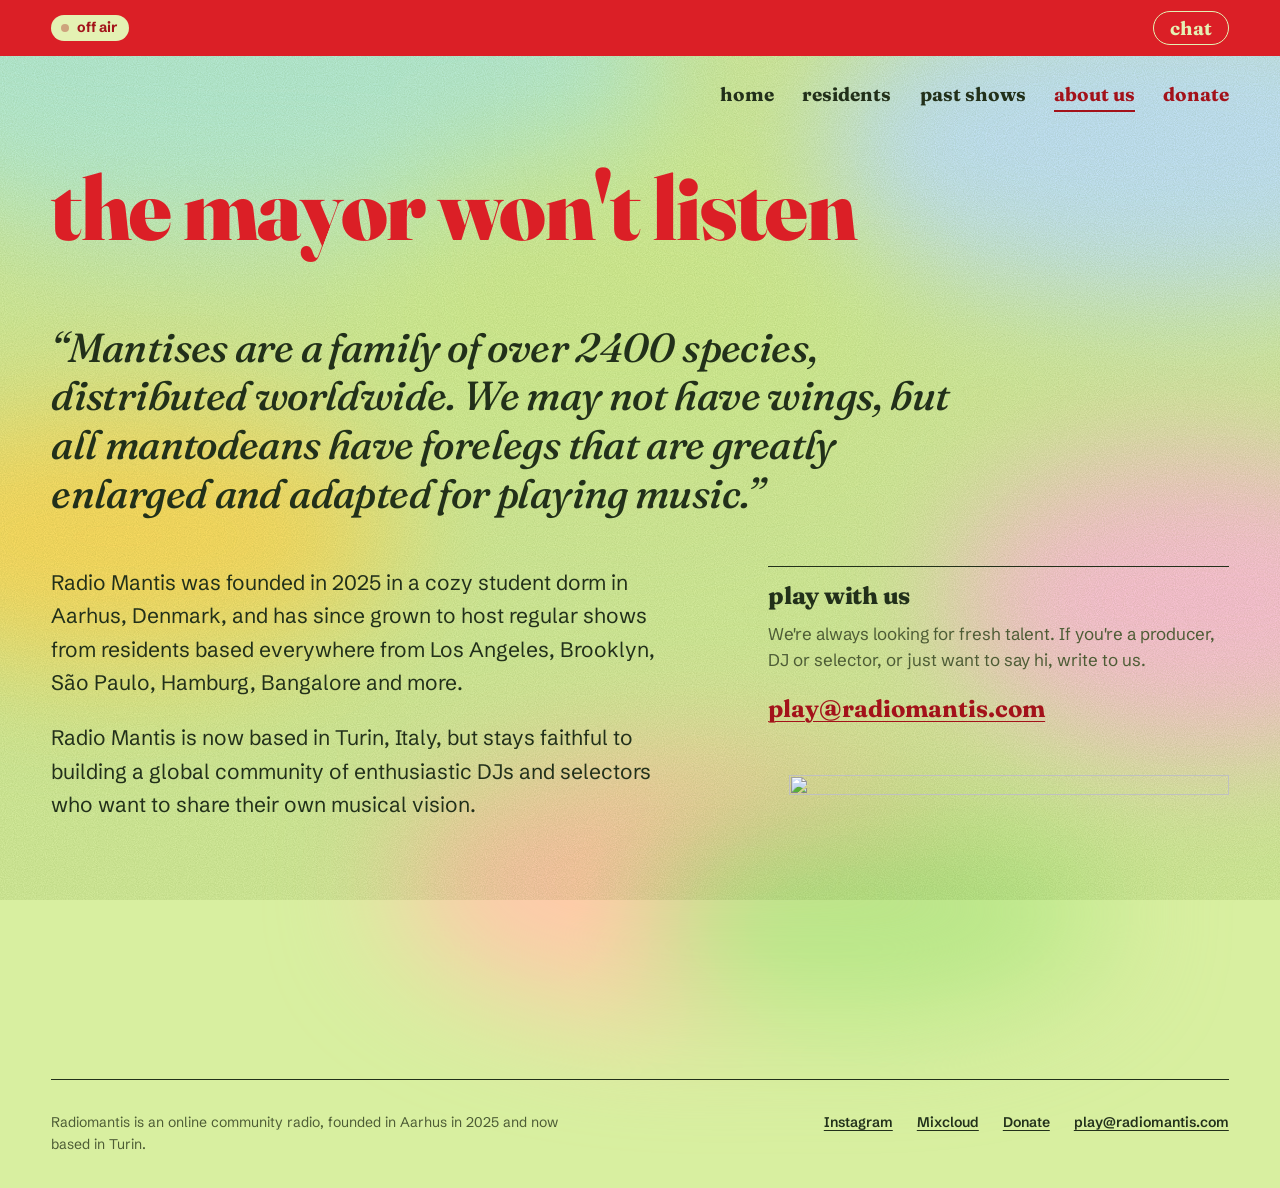
==== about.html @ 4358282e "Preview: home spotlight (a random past show) instead of up next Co-Authored-By: Claude Opus 5.5 <nor" ====
<!DOCTYPE html>
<html lang="en" data-page="about">
<head>
    <meta charset="utf-8">
    <meta name="viewport" content="width=device-width, initial-scale=1.0, viewport-fit=cover">
    <title>About Us - Radiomantis</title>
    <meta name="description" content="Radiomantis is an online community radio with live shows from resident DJs and selectors around the world.">
    <meta property="og:type" content="website">
    <meta property="og:site_name" content="Radiomantis">
    <meta property="og:title" content="About Us - Radiomantis">
    <meta property="og:description" content="Radiomantis is an online community radio with live shows from resident DJs and selectors around the world.">
    <meta property="og:url" content="https://radiomantis.com/about">
    <meta property="og:image" content="https://radiomantis.com/css/pictures/og-image.jpg">
    <meta property="og:image:width" content="1200">
    <meta property="og:image:height" content="630">
    <meta name="twitter:card" content="summary_large_image">
    <style>
        html, body { background-color: #c8e476; }
    </style>
    <link rel="stylesheet" href="css/style.css?v=2026101907">
    <link rel="icon" type="image/png" sizes="32x32" href="css/pictures/favicon-32.png">
    <link rel="apple-touch-icon" href="css/pictures/app-icon.png">
    <link rel="manifest" href="/manifest.json">
    <link rel="preconnect" href="https://fonts.googleapis.com">
    <link rel="preconnect" href="https://fonts.gstatic.com" crossorigin>
    <link href="https://fonts.googleapis.com/css2?family=Fraunces:opsz,wght@9..144,500..900&family=Schibsted+Grotesk:wght@400..700&display=swap" rel="stylesheet">
    <meta name="theme-color" content="#db1f26">
    <meta name="apple-mobile-web-app-capable" content="yes">
    <meta name="apple-mobile-web-app-status-bar-style" content="black-translucent">
</head>
<body>
    <div class="bokeh" aria-hidden="true"><span class="b1"></span><span class="b2"></span><span class="b3"></span><span class="b4"></span><span class="b5"></span><span class="b6"></span><span class="b7"></span></div>
    <a class="skip-link" href="#app-frame">skip to content</a>

    <!-- On-air strip: lives outside #app-frame so the player keeps going across pages -->
    <div class="onair" id="onair" data-state="offline">
        <div class="onair-inner">
            <button id="play-pause-btn" class="icon-button" type="button" aria-label="Play" hidden></button>
            <p class="onair-status"><span class="onair-dot" aria-hidden="true"></span><span id="status-label" aria-live="polite">off air</span></p>
            <p id="main-player-text" class="onair-show"></p>
            <button id="chat-toggle" class="onair-chat" type="button" aria-expanded="false" aria-controls="chat-drawer">chat</button>
        </div>
    </div>

    <header class="site-header">
        <button class="menu-toggle" id="menu-toggle" type="button" aria-expanded="false" aria-controls="site-nav">menu</button>
        <nav class="site-nav" id="site-nav" aria-label="Main">
            <ul>
                <li><a href="/" class="nav-link">home</a></li>
                <li><a href="/residents" class="nav-link">residents</a></li>
                <li><a href="/past-shows" class="nav-link">past shows</a></li>
                <li><a href="/about" class="nav-link" aria-current="page">about us</a></li>
                <li><a href="https://buymeacoffee.com/radiomantis" class="nav-link nav-link--donate" target="_blank" rel="noopener">donate</a></li>
            </ul>
        </nav>
    </header>

    <div id="app-frame" tabindex="-1">
        <main class="page page-about" data-page="about">
            <header class="page-head">
                <h1 class="page-title">the mayor won't listen</h1>
            </header>
            <div class="about">
                <blockquote class="about-quote">
                    <p>Mantises are a family of over 2400 species, distributed worldwide. We may not have wings, but all mantodeans have forelegs that are greatly enlarged and adapted for playing music.</p>
                </blockquote>
                <div class="about-body">
                    <p>Radio Mantis was founded in 2025 in a cozy student dorm in Aarhus, Denmark, and has since grown to host regular shows from residents based everywhere from Los Angeles, Brooklyn, São Paulo, Hamburg, Bangalore and more.</p>
                    <p>Radio Mantis is now based in Turin, Italy, but stays faithful to building a global community of enthusiastic DJs and selectors who want to share their own musical vision.</p>
                </div>
                <aside class="about-contact">
                    <h2 class="section-title">play with us</h2>
                    <p>We're always looking for fresh talent. If you're a producer, DJ or selector, or just want to say hi, write to us.</p>
                    <a class="contact-email" href="mailto:play@radiomantis.com">play@radiomantis.com</a>
                    <img class="about-plant" src="css/pictures/plant-background.webp" alt="" loading="lazy" width="1600" height="700">
                </aside>
            </div>
        </main>
    </div>

    <footer class="site-footer">
        <p class="footer-about">Radiomantis is an online community radio, founded in Aarhus in 2025 and now based in Turin.</p>
        <ul class="footer-links">
            <li><a href="https://www.instagram.com/radiomantis808" target="_blank" rel="noopener">Instagram</a></li>
            <li><a href="https://www.mixcloud.com/radiomantis/" target="_blank" rel="noopener">Mixcloud</a></li>
            <li><a href="https://buymeacoffee.com/radiomantis" target="_blank" rel="noopener">Donate</a></li>
            <li><a href="mailto:play@radiomantis.com">play@radiomantis.com</a></li>
        </ul>
    </footer>

    <!-- Live chat -->
    <aside id="chat-drawer" aria-hidden="true" aria-label="Live chat">
        <div id="chat-header">
            <span id="chat-title">chat</span>
            <button id="chat-close" type="button" aria-label="Close chat">&times;</button>
        </div>
        <div id="chat-status">connecting&hellip;</div>
        <div id="chat-log" role="log" aria-live="polite"></div>
        <form id="chat-form" autocomplete="off">
            <input id="chat-input" type="text" maxlength="500" placeholder="say something&hellip;" aria-label="Message">
        </form>
        <div id="chat-nick-gate">
            <form id="chat-nick-form" autocomplete="off">
                <label for="chat-nick-input">pick a name to chat</label>
                <input id="chat-nick-input" type="text" maxlength="24" placeholder="your name">
                <button type="submit">join</button>
            </form>
        </div>
    </aside>

    <!-- Show player: Mixcloud's classic widget, docked; outside #app-frame so it keeps playing -->
    <div id="mc-dock" class="mc-dock" hidden>
        <div class="mc-dock-inner">
            <iframe id="mc-frame" title="Mixcloud player" src="about:blank" allow="autoplay" loading="lazy"></iframe>
            <button id="mc-dock-close" class="mc-dock-close" type="button" aria-label="Close player">&times;</button>
        </div>
        <span id="mc-dock-label" class="visually-hidden" aria-live="polite"></span>
    </div>

    <audio id="radio-stream" src="https://radiomantis.com/listen/radiomantis/radio.mp3" preload="none"></audio>
    <script src="javascript/script.js?v=2026101907"></script>
</body>
</html>
---- css/style.css ----
/* ==========================================================
   RADIOMANTIS — two-colour print: mantis red on leaf green
   ========================================================== */

:root {
    /* Colour */
    --leaf: #c8e476;          /* the paper: page ground */
    --leaf-pale: #e4f1b3;     /* raised paper: chat, hover, inputs */
    --leaf-light: #f2f8dc;    /* input fields */
    --mantis: #db1f26;        /* the ink: logo, display type, on-air strip */
    --mantis-deep: #a3121a;   /* red for small text (5.6:1 on leaf) */
    --moss: #22301a;          /* text (9.8:1 on leaf) */
    --moss-soft: #4d5c35;     /* secondary text (5.1:1 on leaf) */
    --rule: rgba(34, 48, 26, 0.22);
    --rule-strong: rgba(34, 48, 26, 0.5);

    /* Type */
    --font-display: 'Fraunces', Georgia, serif;
    --font-text: 'Schibsted Grotesk', system-ui, sans-serif;

    --fs-small: 0.875rem;                                   /* 14px: meta, captions */
    --fs-body: 1.0625rem;                                   /* 17px: body */
    --fs-lead: clamp(1.125rem, 1rem + 0.4vw, 1.3125rem);    /* 18–21px: intros */
    --fs-h3: clamp(1.25rem, 1.1rem + 0.5vw, 1.5rem);        /* 20–24px */
    --fs-h2: clamp(1.5rem, 1.2rem + 1vw, 2.125rem);         /* 24–34px: section titles */
    --fs-title: clamp(2.75rem, 1.6rem + 5vw, 6rem);         /* 44–96px: page titles */
    --fs-hero: clamp(2rem, 1.2rem + 2.8vw, 3.75rem);        /* 32–60px: home lede */

    /* Space */
    --gutter: clamp(20px, 4vw, 56px);
    --max: 1280px;
    --s1: 4px; --s2: 8px; --s3: 12px; --s4: 16px; --s5: 24px; --s6: 32px; --s7: 48px; --s8: 72px; --s9: 112px;

    --onair-h: 56px;
}

/* ---------- base ---------- */

*, *::before, *::after { box-sizing: border-box; }

html {
    scroll-behavior: smooth;
    scroll-padding-top: calc(var(--onair-h) + 16px); /* keep focused/anchored things clear of the sticky strip */
    -webkit-text-size-adjust: 100%;
}

body {
    margin: 0;
    min-height: 100vh;
    display: flex;
    flex-direction: column;
    background-color: var(--leaf);
    color: var(--moss);
    font-family: var(--font-text);
    font-size: var(--fs-body);
    line-height: 1.55;
    overflow-x: hidden;
}

/* Fine print grain over the flat green, like riso paper. Pure CSS, no image download. */
body::before {
    content: "";
    position: fixed;
    inset: 0;
    z-index: 0;
    pointer-events: none;
    opacity: 0.35;
    mix-blend-mode: multiply;
    background-image: url("data:image/svg+xml,%3Csvg xmlns='http://www.w3.org/2000/svg' width='220' height='220'%3E%3Cfilter id='n'%3E%3CfeTurbulence type='fractalNoise' baseFrequency='0.9' numOctaves='2' stitchTiles='stitch'/%3E%3CfeColorMatrix values='0 0 0 0 0.25  0 0 0 0 0.35  0 0 0 0 0.1  0 0 0 0.55 0'/%3E%3C/filter%3E%3Crect width='100%25' height='100%25' filter='url(%23n)'/%3E%3C/svg%3E");
}

body > * { position: relative; z-index: 1; }

h1, h2, h3, p, ol, ul, figure, blockquote { margin: 0; }
ol, ul { padding: 0; list-style: none; }
img { display: block; max-width: 100%; height: auto; }
button { font: inherit; color: inherit; }

a { color: var(--mantis-deep); text-underline-offset: 0.18em; text-decoration-thickness: 1px; }
a:hover { color: var(--moss); }

:focus-visible {
    outline: 2px solid var(--moss);
    outline-offset: 3px;
}
#app-frame:focus,
.page-title:focus { outline: none; }

.skip-link {
    position: absolute;
    left: var(--gutter);
    top: -100px;
    z-index: 100;
    padding: var(--s2) var(--s4);
    background: var(--moss);
    color: var(--leaf-pale);
}
.skip-link:focus { top: var(--s2); }

/* ---------- background: the mantis-eye view ----------
   The world from inside the flowers, like the residents' posters: soft,
   blurred patches of sky, buttercup, clover and poppy under the riso grain.
   Drifts slowly while the stream plays. */

body { background-color: #d8efa0; }
body::before { opacity: 0.55; z-index: 1; }   /* grain over the blur */

.bokeh {
    position: fixed;
    inset: -10%;
    z-index: 0;
    pointer-events: none;
    filter: blur(60px) saturate(1.1);
}
.bokeh span {
    position: absolute;
    border-radius: 50%;
}
/* Petals and sky smeared like a bug flying past: wide ellipses */
.bokeh .b1 { left: -6%;  top: -4%;  width: 58%; height: 34%; background: #bfeedd; }   /* mint sky */
.bokeh .b2 { right: -8%; top: 6%;   width: 46%; height: 30%; background: #c9e6ff; }   /* pale sky */
.bokeh .b3 { left: -2%;  top: 46%;  width: 36%; height: 24%; background: #ffde6e; }   /* buttercup */
.bokeh .b4 { right: -4%; top: 50%;  width: 34%; height: 28%; background: #ffc7da; }   /* pink clover */
.bokeh .b5 { left: 34%;  top: 78%;  width: 40%; height: 24%; background: #ffc9ae; }   /* poppy, far away */
.bokeh .b6 { left: 30%;  top: 22%;  width: 36%; height: 30%; background: #d8efa0; }   /* leaf */
.bokeh .b7 { right: 20%; top: 84%;  width: 30%; height: 18%; background: #b9e58e; }   /* grass */

html[data-playing] .bokeh span { animation: bokeh-drift 18s ease-in-out infinite alternate; }
html[data-playing] .bokeh .b2,
html[data-playing] .bokeh .b5 { animation-duration: 23s; animation-direction: alternate-reverse; }
@keyframes bokeh-drift {
    from { transform: translate(0, 0) scale(1); }
    to   { transform: translate(6%, -4%) scale(1.12); }
}

/* Lines a touch stronger so they hold over the colour */
{ --rule: rgba(34, 48, 26, 0.28); }

/* ---------- on-air strip ---------- */

.onair {
    position: sticky;
    top: 0;
    z-index: 20;
    background: var(--mantis);
    color: var(--leaf-pale);
    padding-top: env(safe-area-inset-top);
}

.onair-inner {
    max-width: var(--max);
    margin: 0 auto;
    min-height: var(--onair-h);
    padding: 0 var(--gutter);
    display: flex;
    align-items: center;
    gap: var(--s4);
}

.icon-button {
    flex: none;
    width: 34px;
    height: 34px;
    padding: 0;
    border: none;
    cursor: pointer;
    background: transparent url('pictures/play-light.png') center / contain no-repeat;
    transition: transform 0.1s ease-in-out;
}
.icon-button:active { transform: scale(0.92); }
.icon-button.is-playing { background-image: url('pictures/pause-light.png'); }
.icon-button[hidden] { display: none; }
.onair-status[hidden] { display: none; }
.onair .icon-button:focus-visible { outline-color: var(--leaf-pale); }

.onair-status {
    flex: none;
    display: inline-flex;
    align-items: center;
    gap: var(--s2);
    padding: 3px 12px 3px 10px;
    border-radius: 999px;
    background: var(--leaf-pale);
    color: var(--mantis-deep);
    font-size: var(--fs-small);
    font-weight: 700;
    line-height: 1.4;
}

.onair-dot {
    width: 8px;
    height: 8px;
    border-radius: 50%;
    background: currentColor;
    opacity: 0.35;
}
.onair[data-state="live"] .onair-dot {
    opacity: 1;
    animation: onair-pulse 2s ease-in-out infinite;
}

@keyframes onair-pulse {
    50% { opacity: 0.25; }
}

.onair-show {
    flex: 1 1 auto;
    min-width: 0;
    font-family: var(--font-display);
    font-weight: 700;
    font-size: 1.1875rem;          /* 19px bold: large text, 3:1 rule applies */
    line-height: 1.25;
    white-space: nowrap;
    overflow: hidden;
    text-overflow: ellipsis;
}

.onair-chat {
    flex: none;
    border: 1.5px solid var(--leaf-pale);
    border-radius: 999px;
    background: transparent;
    color: var(--leaf-pale);
    padding: 4px 16px;
    font-family: var(--font-display);
    font-weight: 700;
    font-size: 1.1875rem;
    line-height: 1.3;
    cursor: pointer;
}
.onair-chat:hover,
.onair-chat[aria-expanded="true"] {
    background: var(--leaf-pale);
    color: var(--mantis-deep);
}
.onair-chat:focus-visible { outline-color: var(--leaf-pale); }

/* ---------- header ---------- */

.site-header {
    z-index: 15; /* above #app-frame so the mobile menu panel isn't covered */
    max-width: var(--max);
    width: 100%;
    margin: 0 auto;
    padding: var(--s5) var(--gutter);
    display: flex;
    align-items: center;
    justify-content: flex-end;     /* menu sits on the right, no logo in the bar */
    gap: var(--s5);
}

.site-nav ul {
    display: flex;
    gap: clamp(var(--s4), 2.2vw, var(--s6));
}

.nav-link {
    font-family: var(--font-display);
    font-weight: 700;
    font-size: 1.1875rem;
    color: var(--moss);
    text-decoration: none;
    padding: var(--s1) 0;
    border-bottom: 2px solid transparent;
    white-space: nowrap;
}
.nav-link:hover { color: var(--mantis-deep); }
.nav-link[aria-current="page"] {
    color: var(--mantis-deep);
    border-bottom-color: currentColor;
}
.nav-link--donate { color: var(--mantis-deep); }

.menu-toggle { display: none; }

/* ---------- page frame ---------- */

#app-frame {
    flex: 1 0 auto;
    width: 100%;
}

.page {
    max-width: var(--max);
    margin: 0 auto;
    padding: var(--s6) var(--gutter) var(--s9);
}

.page-head {
    max-width: 52rem;
    margin-bottom: var(--s8);
}

.page-title {
    font-family: var(--font-display);
    font-weight: 900;
    font-size: var(--fs-title);
    line-height: 0.95;
    letter-spacing: -0.015em;
    color: var(--mantis);
    font-variation-settings: "opsz" 144;
}

.page-intro {
    margin-top: var(--s5);
    max-width: 36rem;
    font-size: var(--fs-lead);
    line-height: 1.5;
    color: var(--moss-soft);
}

.section-title {
    font-family: var(--font-display);
    font-weight: 800;
    font-size: var(--fs-h2);
    line-height: 1.1;
    letter-spacing: -0.01em;
    color: var(--moss);
}

.section-head {
    display: flex;
    align-items: baseline;
    justify-content: space-between;
    gap: var(--s5);
    padding-bottom: var(--s4);
    margin-bottom: var(--s6);
    border-bottom: 1.5px solid var(--moss);
}

.text-link {
    font-weight: 600;
    color: var(--mantis-deep);
    white-space: nowrap;
}

/* ---------- home ---------- */

.page-home { padding-top: var(--s5); }

.hero {
    display: grid;
    grid-template-columns: minmax(0, 5fr) minmax(0, 7fr);
    gap: var(--s8);
    align-items: center;
    margin-bottom: var(--s9);
}

.hero-logo img {
    width: 100%;
    max-width: 520px;
}

.hero-lede {
    font-family: var(--font-display);
    font-weight: 700;
    font-size: var(--fs-hero);
    line-height: 1.06;
    letter-spacing: -0.008em;
    color: var(--mantis);
    font-variation-settings: "opsz" 144;
    max-width: 16ch;
}

.up-next { margin-top: var(--s7); max-width: 34rem; }
.up-next .section-title { font-size: var(--fs-h3); margin-bottom: var(--s3); }

.up-next-list { margin-bottom: var(--s4); }

.up-next-item {
    display: grid;
    grid-template-columns: 9.5rem 1fr;
    gap: var(--s4);
    padding: var(--s3) 0;
    border-top: 1px solid var(--rule);
}
.up-next-item:last-child { border-bottom: 1px solid var(--rule); }

.up-next-when {
    font-size: var(--fs-small);
    font-weight: 600;
    color: var(--moss-soft);
    font-variant-numeric: tabular-nums;
    padding-top: 2px;
}
.up-next-what { font-weight: 600; }
.up-next-dj { color: var(--moss-soft); font-weight: 400; }
.up-next-item.is-live .up-next-when { color: var(--mantis-deep); }

/* ---------- home: spotlight ---------- */

.spotlight { margin-top: var(--s7); max-width: 40rem; }
.spotlight-head {
    display: flex;
    align-items: baseline;
    justify-content: space-between;
    gap: var(--s4);
    padding-bottom: var(--s3);
    margin-bottom: var(--s5);
    border-bottom: 1px solid var(--rule);
}
.spotlight-head .section-title { font-size: var(--fs-h3); }
.spotlight-shuffle[hidden] { display: none; }
.spotlight-card {
    display: grid;
    grid-template-columns: minmax(0, 15rem) minmax(0, 1fr);
    gap: var(--s5);
    align-items: end;
}
.spotlight-art { margin-bottom: 0; }
.spotlight-text > * + * { margin-top: var(--s2); }
.spotlight-title {
    font-family: var(--font-display);
    font-weight: 800;
    font-size: var(--fs-h2);
    line-height: 1.05;
    letter-spacing: -0.01em;
}
.spotlight-hosts { font-weight: 600; color: var(--moss-soft); }
.spotlight-hosts a { color: var(--mantis-deep); }
.spotlight-genres { font-size: var(--fs-small); font-weight: 600; }
.spotlight-listen {
    margin-top: var(--s4) !important;
    border: 0;
    border-radius: 999px;
    background: var(--mantis);
    color: #fff;
    padding: 9px 22px;
    font-family: var(--font-display);
    font-weight: 700;
    font-size: 1.0625rem;
    cursor: pointer;
}
.spotlight-listen:hover { background: var(--mantis-deep); }

/* Spotlight as the whole right-hand side (no intro sentence) */
.hero--spotlight-only .spotlight { margin-top: 0; max-width: none; }
.hero--spotlight-only .spotlight-card { grid-template-columns: minmax(0, 1fr); }
.hero--spotlight-only .spotlight-art { max-width: 26rem; }

.up-next-date {
    padding: var(--s3) 0;
    border-top: 1px solid var(--rule);
    border-bottom: 1px solid var(--rule);
    font-family: var(--font-display);
    font-weight: 700;
    font-size: var(--fs-h3);
    line-height: 1.25;
}
.up-next-note[hidden],
.up-next .section-title[hidden] { display: none; }

.up-next-note {
    margin-top: var(--s3);
    font-size: var(--fs-small);
    color: var(--moss-soft);
}

.up-next-empty {
    padding: var(--s3) 0;
    border-top: 1px solid var(--rule);
    border-bottom: 1px solid var(--rule);
    color: var(--moss-soft);
}

/* ---------- show cards (home, past shows, resident pages) ---------- */

.shows-grid {
    display: grid;
    grid-template-columns: repeat(auto-fill, minmax(220px, 1fr));
    gap: var(--s7) var(--s5);
}
.shows-grid--latest { grid-template-columns: repeat(4, minmax(0, 1fr)); }

.show-item {
    display: flex;
    flex-direction: column;
    gap: var(--s2);
    color: var(--moss);
}
/* The artwork is the play button */
.show-play {
    position: relative;
    display: block;
    width: 100%;
    padding: 0;
    margin-bottom: var(--s2);
    border: 0;
    background: none;
    cursor: pointer;
}
.show-play::after {
    content: "";
    position: absolute;
    left: 10px;
    bottom: 10px;
    width: 44px;
    height: 44px;
    border-radius: 50%;
    background: var(--mantis) url('pictures/play-light.png') 58% 50% / 18px auto no-repeat;
    box-shadow: 0 2px 8px rgba(34, 48, 26, 0.25);
    transform: scale(0.9);
    transition: transform 0.15s ease;
}
.show-play:hover::after,
.show-play:focus-visible::after { transform: scale(1); }
.show-item img {
    width: 100%;
    aspect-ratio: 1 / 1;
    object-fit: cover;
    background: var(--leaf-pale);
    transition: filter 0.2s ease;
}
.show-title {
    font-family: var(--font-display);
    font-weight: 700;
    font-size: var(--fs-h3);
    line-height: 1.15;
    letter-spacing: -0.005em;
}
.show-play:hover img { filter: saturate(1.15) contrast(1.05); }

.show-hosts {
    font-size: var(--fs-small);
    font-weight: 600;
    color: var(--moss-soft);
}
.show-hosts a { color: var(--mantis-deep); }

.show-date {
    font-size: var(--fs-small);
    color: var(--moss-soft);
    font-variant-numeric: tabular-nums;
}

.past-shows-loading,
.shows-grid > p {
    grid-column: 1 / -1;
    color: var(--moss-soft);
}

.past-shows-more {
    display: block;
    margin: var(--s8) auto 0;
}

/* ---------- buttons ---------- */

.nav-btn {
    border: 1.5px solid var(--moss);
    border-radius: 999px;
    background: transparent;
    color: var(--moss);
    padding: 8px 20px;
    font-family: var(--font-text);
    font-weight: 600;
    font-size: var(--fs-small);
    cursor: pointer;
}
.nav-btn:hover { background: var(--moss); color: var(--leaf-pale); }
.nav-btn:disabled { opacity: 0.55; cursor: default; }
.nav-btn:disabled:hover { background: transparent; color: var(--moss); }

/* ---------- residents ---------- */

.residents-grid {
    display: grid;
    grid-template-columns: repeat(auto-fill, minmax(240px, 1fr));
    gap: var(--s7) var(--s5);
}
a.resident {
    display: block;
    color: var(--moss);
    text-decoration: none;
}
a.resident:hover .resident-name { color: var(--mantis-deep); }
a.resident:hover img { filter: saturate(1.15) contrast(1.05); }
.resident img {
    width: 100%;
    aspect-ratio: 3 / 4;
    object-fit: cover;
    background: var(--leaf-pale);
    transition: filter 0.2s ease;
}
.resident-caption {
    display: flex;
    align-items: baseline;
    justify-content: space-between;
    gap: var(--s3);
    padding-top: var(--s3);
}
.resident-name {
    font-family: var(--font-display);
    font-weight: 700;
    font-size: var(--fs-h3);
    line-height: 1.15;
}
.resident-place {
    font-size: var(--fs-small);
    color: var(--moss-soft);
    white-space: nowrap;
}

/* ---------- one resident ---------- */

.resident-head {
    display: grid;
    grid-template-columns: minmax(0, 4fr) minmax(0, 8fr);
    gap: var(--s7);
    align-items: end;
    margin-bottom: var(--s8);
}
.resident-photo {
    /* Shown at its own shape, never cropped */
    width: 100%;
    height: auto;
}
.resident-info { margin-top: var(--s5); max-width: 36rem; }
.resident-info p + p { margin-top: var(--s2); }
.resident-city { font-size: var(--fs-lead); color: var(--moss-soft); }
.resident-genres { font-weight: 600; }
.resident-next { font-weight: 700; color: var(--mantis-deep); }
.resident-bio { margin-top: var(--s4) !important; font-size: var(--fs-lead); line-height: 1.5; }
.resident-links {
    display: flex;
    flex-wrap: wrap;
    gap: var(--s2) var(--s5);
    margin-top: var(--s5);
}
.resident-links a { font-weight: 600; }
.section-count {
    font-family: var(--font-text);
    font-size: var(--fs-body);
    font-weight: 600;
    color: var(--moss-soft);
    vertical-align: 0.3em;
}

/* ---------- show player dock (Mixcloud classic widget) ---------- */

.mc-dock {
    position: fixed;
    left: 0;
    right: 0;
    bottom: 0;
    z-index: 25;
    background: var(--leaf-pale);
    border-top: 1.5px solid var(--moss);
    padding-bottom: env(safe-area-inset-bottom);
}
.mc-dock[hidden] { display: none; }
.mc-dock-inner {
    position: relative;
    max-width: var(--max);
    margin: 0 auto;
    padding: 0 calc(var(--gutter) + 44px) 0 var(--gutter);
}
.mc-dock iframe {
    display: block;
    width: 100%;
    height: 120px;
    border: 0;
}
.mc-dock-close {
    position: absolute;
    top: 8px;
    right: var(--gutter);
    width: 36px;
    height: 36px;
    border: 1.5px solid var(--moss);
    border-radius: 50%;
    background: transparent;
    color: var(--moss);
    font-size: 1.375rem;
    line-height: 1;
    cursor: pointer;
}
.mc-dock-close:hover { background: var(--moss); color: var(--leaf-pale); }
/* keep the footer clear of the dock */
html[data-dock] body { padding-bottom: 124px; }

.visually-hidden {
    position: absolute !important;
    width: 1px; height: 1px;
    overflow: hidden;
    clip: rect(0 0 0 0);
    white-space: nowrap;
}

/* ---------- about ---------- */

.about {
    display: grid;
    grid-template-columns: minmax(0, 7fr) minmax(0, 5fr);
    gap: var(--s7) var(--s8);
}

.about-quote {
    grid-column: 1 / -1;
    max-width: 34ch;
    font-family: var(--font-display);
    font-weight: 500;
    font-style: italic;
    font-size: clamp(1.625rem, 1.1rem + 1.8vw, 2.625rem);
    line-height: 1.2;
    letter-spacing: -0.015em;
    color: var(--moss);
}
.about-quote p::before { content: "\201C"; }
.about-quote p::after { content: "\201D"; }

.about-body {
    max-width: 38rem;
    font-size: var(--fs-lead);
    line-height: 1.6;
}
.about-body p + p { margin-top: 1em; }

.about-contact {
    align-self: start;
    padding-top: var(--s4);
    border-top: 1.5px solid var(--moss);
}
.about-contact .section-title { font-size: var(--fs-h3); margin-bottom: var(--s3); }
.about-contact p { color: var(--moss-soft); margin-bottom: var(--s4); }
.about-plant {
    width: 100%;
    max-width: 440px;
    margin-top: var(--s7);
    margin-left: auto;
}

.contact-email {
    font-family: var(--font-display);
    font-weight: 700;
    font-size: var(--fs-h3);
    color: var(--mantis-deep);
    word-break: break-word;
}

/* ---------- footer ---------- */

.site-footer {
    width: calc(100% - 2 * var(--gutter));
    max-width: calc(var(--max) - 2 * var(--gutter));
    margin: 0 auto;
    padding: var(--s6) 0 calc(var(--s6) + env(safe-area-inset-bottom));
    display: flex;
    flex-wrap: wrap;
    justify-content: space-between;
    gap: var(--s4) var(--s6);
    border-top: 1.5px solid var(--moss);
    font-size: var(--fs-small);
    color: var(--moss-soft);
}
.footer-about { max-width: 34rem; }
.footer-links { display: flex; flex-wrap: wrap; gap: var(--s2) var(--s5); }
.footer-links a { color: var(--moss); font-weight: 600; }
.footer-links a:hover { color: var(--mantis-deep); }

/* ---------- chat drawer ---------- */

#chat-drawer {
    position: fixed;
    top: 0;
    right: 0;
    height: 100vh;
    height: 100dvh;
    width: min(380px, 100vw);
    z-index: 30;
    transform: translateX(100%);
    transition: transform 0.25s ease-in-out;
    display: flex;
    flex-direction: column;
    background-color: var(--leaf-pale);
    border-left: 1.5px solid var(--moss);
    font-family: var(--font-text);
    visibility: hidden;
}
#chat-drawer.open {
    transform: translateX(0);
    visibility: visible;
}

#chat-header {
    display: flex;
    align-items: center;
    justify-content: space-between;
    min-height: var(--onair-h);
    padding: env(safe-area-inset-top) var(--s5) 0;
    background: var(--mantis);
    color: var(--leaf-pale);
    font-family: var(--font-display);
    font-weight: 700;
}
#chat-title { font-size: 1.1875rem; }
#chat-close {
    background: none;
    border: none;
    color: var(--leaf-pale);
    font-size: 1.75rem;
    line-height: 1;
    cursor: pointer;
    padding: 0 4px;
}
#chat-close:focus-visible { outline-color: var(--leaf-pale); }

#chat-status {
    padding: var(--s2) var(--s5);
    font-size: var(--fs-small);
    color: var(--moss-soft);
    text-align: center;
}
#chat-status.is-hidden { display: none; }

#chat-log {
    flex: 1 1 auto;
    overflow-y: auto;
    overflow-x: hidden;
    padding: var(--s4) var(--s5);
    display: flex;
    flex-direction: column;
    gap: var(--s2);
    font-size: 0.9375rem;
    line-height: 1.45;
}
.chat-msg { overflow-wrap: anywhere; }
.chat-msg-time {
    color: var(--moss-soft);
    font-size: 0.75rem;
    margin-right: 0.5em;
    font-variant-numeric: tabular-nums;
}
.chat-msg-nick {
    color: var(--mantis-deep);
    font-weight: 700;
    margin-right: 0.4em;
}
.chat-msg-nick--me { color: var(--moss); text-decoration: underline; text-underline-offset: 0.2em; }
.chat-msg--system {
    color: var(--moss-soft);
    font-style: italic;
    font-size: var(--fs-small);
    text-align: center;
}

#chat-form,
#chat-nick-gate {
    padding: var(--s4) var(--s5) calc(var(--s4) + env(safe-area-inset-bottom));
    border-top: 1px solid var(--rule);
}
#chat-input,
#chat-nick-input {
    width: 100%;
    padding: 10px 14px;
    border: 1.5px solid var(--moss-soft);
    border-radius: 999px;
    font-family: var(--font-text);
    font-size: 1rem;
    color: var(--moss);
    background: var(--leaf-light);
}
#chat-input::placeholder,
#chat-nick-input::placeholder { color: var(--moss-soft); }
#chat-input:focus,
#chat-nick-input:focus {
    outline: 2px solid var(--moss);
    outline-offset: 1px;
}
#chat-nick-gate label {
    display: block;
    margin-bottom: var(--s2);
    font-family: var(--font-display);
    font-weight: 700;
    font-size: 1.125rem;
}
#chat-nick-gate button {
    margin-top: var(--s3);
    width: 100%;
    padding: 10px;
    border: none;
    border-radius: 999px;
    background-color: var(--mantis);
    color: #fff;
    font-family: var(--font-display);
    font-weight: 700;
    font-size: 1.0625rem;
    cursor: pointer;
}
#chat-nick-gate button:hover { background-color: var(--mantis-deep); }
.chat-hint {
    margin-top: var(--s3);
    font-size: 0.8125rem;
    color: var(--moss-soft);
    text-align: center;
}

#chat-nick-gate { display: none; }
#chat-drawer.needs-nick #chat-form { display: none; }
#chat-drawer.needs-nick #chat-nick-gate { display: block; }

/* ---------- tablet ---------- */

@media (max-width: 1080px) {
    .shows-grid--latest { grid-template-columns: repeat(2, minmax(0, 1fr)); }
    .hero { gap: var(--s7); }
}

/* ---------- mobile ---------- */

@media (max-width: 820px) {
    :root { --onair-h: 52px; }

    .onair-inner { gap: var(--s3); }
    .onair-show { font-size: 1.0625rem; }
    .onair-chat { font-size: 1.0625rem; padding: 3px 12px; }
    .onair-status { padding: 2px 10px 2px 8px; font-size: 0.8125rem; }

    .site-header { padding-top: var(--s4); padding-bottom: var(--s4); }

    .menu-toggle {
        display: inline-block;
        border: 1.5px solid var(--moss);
        border-radius: 999px;
        background: transparent;
        padding: 6px 18px;
        font-family: var(--font-display);
        font-weight: 700;
        font-size: 1.0625rem;
        cursor: pointer;
    }
    .menu-toggle[aria-expanded="true"] { background: var(--moss); color: var(--leaf-pale); }

    .site-nav {
        display: none;
        position: absolute;
        left: 0;
        right: 0;
        top: 100%;
        z-index: 15;
        padding: var(--s3) var(--gutter) var(--s6);
        background: var(--leaf);
        border-bottom: 1.5px solid var(--moss);
    }
    .site-nav.is-open { display: block; }
    .site-header { position: relative; }
    .site-nav ul { flex-direction: column; align-items: flex-end; gap: 0; }   /* links right, under the menu button */
    .nav-link {
        display: block;
        font-size: 2rem;
        font-weight: 800;
        padding: var(--s2) 0;
        border-bottom: none;
    }
    .nav-link[aria-current="page"] { text-decoration: underline; text-decoration-thickness: 2px; text-underline-offset: 0.15em; }

    .page { padding-top: var(--s4); padding-bottom: var(--s8); }
    .page-head { margin-bottom: var(--s7); }

    .hero { grid-template-columns: 1fr; gap: var(--s6); margin-bottom: var(--s8); }
    .hero-logo img { max-width: 300px; margin: 0 auto; }
    .hero-lede { max-width: none; }
    .up-next-item { grid-template-columns: 1fr; gap: 2px; }
    .spotlight-card { grid-template-columns: minmax(0, 9rem) minmax(0, 1fr); gap: var(--s4); align-items: start; }
    .spotlight-title { font-size: 1.375rem; }

    .shows-grid,
    .shows-grid--latest { grid-template-columns: repeat(2, minmax(0, 1fr)); gap: var(--s6) var(--s4); }
    .residents-grid { grid-template-columns: repeat(2, minmax(0, 1fr)); gap: var(--s6) var(--s4); }
    .resident-caption { flex-direction: column; gap: 2px; }
    .show-title, .resident-name { font-size: 1.0625rem; }
    .show-play::after { width: 38px; height: 38px; left: 8px; bottom: 8px; background-size: 15px auto; }
    .resident-head { grid-template-columns: 1fr; gap: var(--s5); }
    .resident-photo { max-width: 360px; }
    .mc-dock-inner { padding-right: calc(var(--gutter) + 40px); }



    .about { grid-template-columns: 1fr; }

    #chat-drawer { border-left: none; }
}

@media (prefers-reduced-motion: reduce) {
    html { scroll-behavior: auto; }
    html[data-playing] .bokeh span { animation: none; }
    *, *::before, *::after { animation: none !important; transition: none !important; }
}
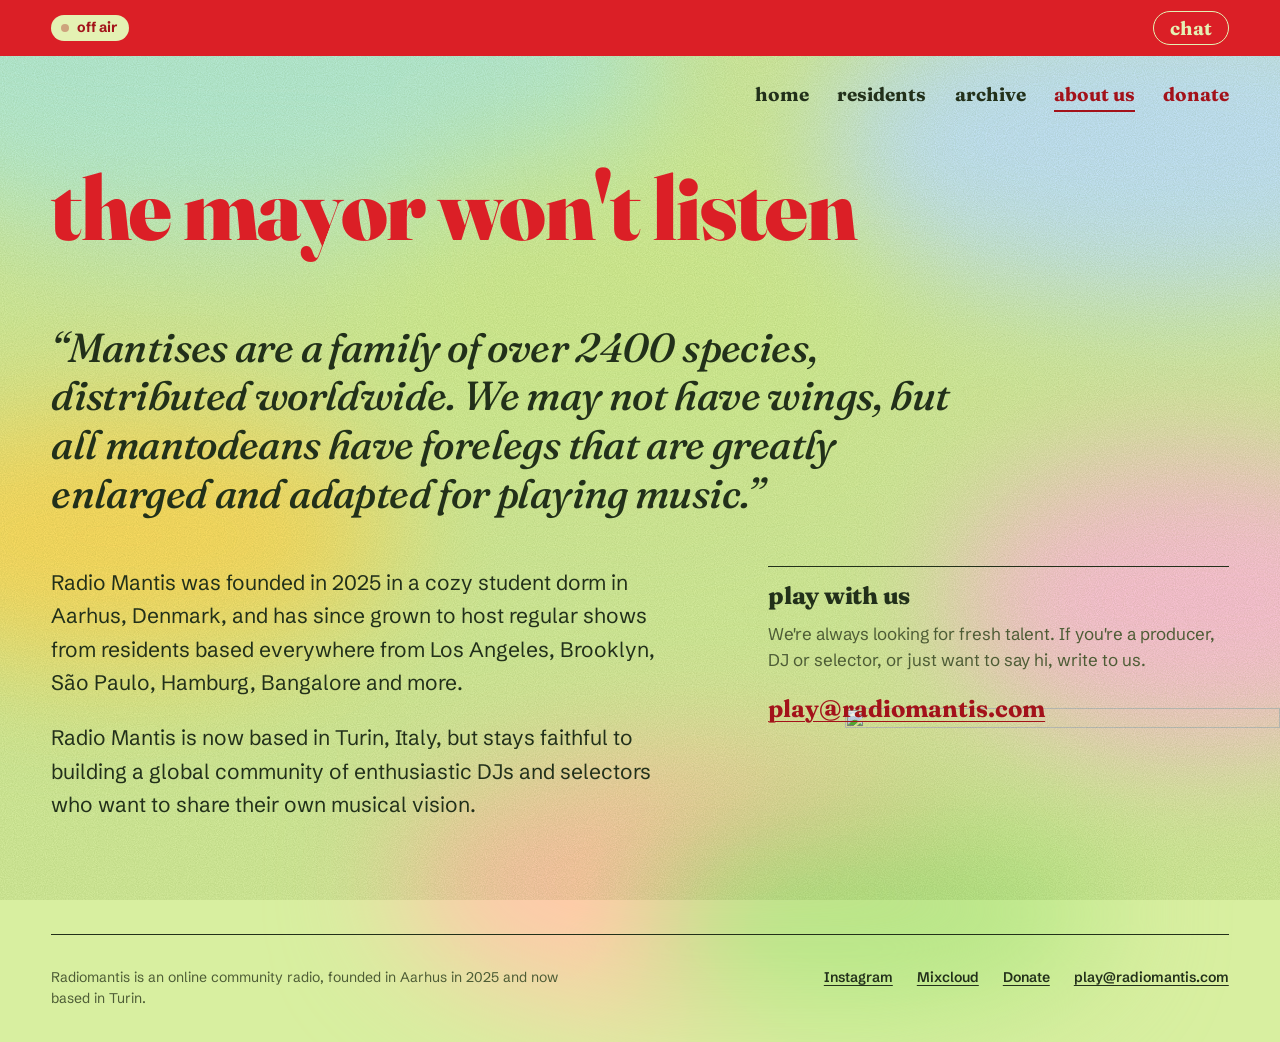
==== commit 8f6791b8: "Home schedule: the whole week when there's a show, otherwise the next live date Monday to Sunday in " ====
--- a/about.html
+++ b/about.html
@@ -17,7 +17,7 @@
     <style>
         html, body { background-color: #c8e476; }
     </style>
-    <link rel="stylesheet" href="css/style.css?v=2026101907">
+    <link rel="stylesheet" href="css/style.css?v=2026110901">
     <link rel="icon" type="image/png" sizes="32x32" href="css/pictures/favicon-32.png">
     <link rel="apple-touch-icon" href="css/pictures/app-icon.png">
     <link rel="manifest" href="/manifest.json">
@@ -30,6 +30,7 @@
 </head>
 <body>
     <div class="bokeh" aria-hidden="true"><span class="b1"></span><span class="b2"></span><span class="b3"></span><span class="b4"></span><span class="b5"></span><span class="b6"></span><span class="b7"></span></div>
+    <img id="plant" class="corner-plant" src="css/pictures/plant-background.webp" alt="" aria-hidden="true" width="837" height="370">
     <a class="skip-link" href="#app-frame">skip to content</a>
 
     <!-- On-air strip: lives outside #app-frame so the player keeps going across pages -->
@@ -43,12 +44,12 @@
     </div>
 
     <header class="site-header">
-        <button class="menu-toggle" id="menu-toggle" type="button" aria-expanded="false" aria-controls="site-nav">menu</button>
+        <button class="menu-toggle" id="menu-toggle" type="button" aria-expanded="false" aria-controls="site-nav" aria-label="Open menu"><span class="menu-lines" aria-hidden="true"></span></button>
         <nav class="site-nav" id="site-nav" aria-label="Main">
             <ul>
                 <li><a href="/" class="nav-link">home</a></li>
                 <li><a href="/residents" class="nav-link">residents</a></li>
-                <li><a href="/past-shows" class="nav-link">past shows</a></li>
+                <li><a href="/past-shows" class="nav-link">archive</a></li>
                 <li><a href="/about" class="nav-link" aria-current="page">about us</a></li>
                 <li><a href="https://buymeacoffee.com/radiomantis" class="nav-link nav-link--donate" target="_blank" rel="noopener">donate</a></li>
             </ul>
@@ -72,7 +73,6 @@
                     <h2 class="section-title">play with us</h2>
                     <p>We're always looking for fresh talent. If you're a producer, DJ or selector, or just want to say hi, write to us.</p>
                     <a class="contact-email" href="mailto:play@radiomantis.com">play@radiomantis.com</a>
-                    <img class="about-plant" src="css/pictures/plant-background.webp" alt="" loading="lazy" width="1600" height="700">
                 </aside>
             </div>
         </main>
@@ -118,6 +118,6 @@
     </div>
 
     <audio id="radio-stream" src="https://radiomantis.com/listen/radiomantis/radio.mp3" preload="none"></audio>
-    <script src="javascript/script.js?v=2026101907"></script>
+    <script src="javascript/script.js?v=2026110901"></script>
 </body>
 </html>
--- a/css/style.css
+++ b/css/style.css
@@ -71,6 +71,19 @@
 
 body > * { position: relative; z-index: 1; }
 
+/* The red plant, pinned to the bottom-right corner of the screen behind the page,
+   so it stays in the corner while you scroll. Hidden on phones, where it would sit
+   under the text. */
+#plant.corner-plant {
+    position: fixed;
+    right: 0;
+    bottom: 0;
+    z-index: 0;
+    width: clamp(280px, 34vw, 560px);
+    height: auto;
+    pointer-events: none;
+}
+
 h1, h2, h3, p, ol, ul, figure, blockquote { margin: 0; }
 ol, ul { padding: 0; list-style: none; }
 img { display: block; max-width: 100%; height: auto; }
@@ -146,7 +159,6 @@
     color: var(--leaf-pale);
     padding-top: env(safe-area-inset-top);
 }
-
 .onair-inner {
     max-width: var(--max);
     margin: 0 auto;
@@ -386,57 +398,7 @@
 .up-next-what { font-weight: 600; }
 .up-next-dj { color: var(--moss-soft); font-weight: 400; }
 .up-next-item.is-live .up-next-when { color: var(--mantis-deep); }
-
-/* ---------- home: spotlight ---------- */
-
-.spotlight { margin-top: var(--s7); max-width: 40rem; }
-.spotlight-head {
-    display: flex;
-    align-items: baseline;
-    justify-content: space-between;
-    gap: var(--s4);
-    padding-bottom: var(--s3);
-    margin-bottom: var(--s5);
-    border-bottom: 1px solid var(--rule);
-}
-.spotlight-head .section-title { font-size: var(--fs-h3); }
-.spotlight-shuffle[hidden] { display: none; }
-.spotlight-card {
-    display: grid;
-    grid-template-columns: minmax(0, 15rem) minmax(0, 1fr);
-    gap: var(--s5);
-    align-items: end;
-}
-.spotlight-art { margin-bottom: 0; }
-.spotlight-text > * + * { margin-top: var(--s2); }
-.spotlight-title {
-    font-family: var(--font-display);
-    font-weight: 800;
-    font-size: var(--fs-h2);
-    line-height: 1.05;
-    letter-spacing: -0.01em;
-}
-.spotlight-hosts { font-weight: 600; color: var(--moss-soft); }
-.spotlight-hosts a { color: var(--mantis-deep); }
-.spotlight-genres { font-size: var(--fs-small); font-weight: 600; }
-.spotlight-listen {
-    margin-top: var(--s4) !important;
-    border: 0;
-    border-radius: 999px;
-    background: var(--mantis);
-    color: #fff;
-    padding: 9px 22px;
-    font-family: var(--font-display);
-    font-weight: 700;
-    font-size: 1.0625rem;
-    cursor: pointer;
-}
-.spotlight-listen:hover { background: var(--mantis-deep); }
-
-/* Spotlight as the whole right-hand side (no intro sentence) */
-.hero--spotlight-only .spotlight { margin-top: 0; max-width: none; }
-.hero--spotlight-only .spotlight-card { grid-template-columns: minmax(0, 1fr); }
-.hero--spotlight-only .spotlight-art { max-width: 26rem; }
+.up-next-item.is-past { opacity: .5; }   /* already happened this week */
 
 .up-next-date {
     padding: var(--s3) 0;
@@ -723,13 +685,6 @@
 }
 .about-contact .section-title { font-size: var(--fs-h3); margin-bottom: var(--s3); }
 .about-contact p { color: var(--moss-soft); margin-bottom: var(--s4); }
-.about-plant {
-    width: 100%;
-    max-width: 440px;
-    margin-top: var(--s7);
-    margin-left: auto;
-}
-
 .contact-email {
     font-family: var(--font-display);
     font-weight: 700;
@@ -918,31 +873,65 @@
 
     .site-header { padding-top: var(--s4); padding-bottom: var(--s4); }
 
+    /* Three-line menu button; the lines turn into an X while the menu is open */
     .menu-toggle {
-        display: inline-block;
-        border: 1.5px solid var(--moss);
-        border-radius: 999px;
+        display: inline-flex;
+        align-items: center;
+        justify-content: center;
+        width: 44px;
+        height: 44px;
+        padding: 0;
+        margin-right: -10px;         /* lines line up with the page edge */
+        border: 0;
         background: transparent;
-        padding: 6px 18px;
-        font-family: var(--font-display);
-        font-weight: 700;
-        font-size: 1.0625rem;
         cursor: pointer;
     }
-    .menu-toggle[aria-expanded="true"] { background: var(--moss); color: var(--leaf-pale); }
-
+    .menu-lines,
+    .menu-lines::before,
+    .menu-lines::after {
+        display: block;
+        width: 26px;
+        height: 2.5px;
+        border-radius: 2px;
+        background: var(--moss);
+        transition: transform 0.2s ease, opacity 0.2s ease, background-color 0.2s ease;
+    }
+    .menu-lines { position: relative; }
+    .menu-lines::before,
+    .menu-lines::after {
+        content: "";
+        position: absolute;
+        left: 0;
+    }
+    .menu-lines::before { top: -8px; }
+    .menu-lines::after  { top: 8px; }
+    .menu-toggle[aria-expanded="true"] .menu-lines { background: transparent; }
+    .menu-toggle[aria-expanded="true"] .menu-lines::before { transform: translateY(8px) rotate(45deg); }
+    .menu-toggle[aria-expanded="true"] .menu-lines::after  { transform: translateY(-8px) rotate(-45deg); }
+
+    /* Open menu: frosted glass over the page, from under the red bar to the bottom
+       of the screen. The blurred background shows through; the page behind is
+       blurred so the links stay readable. */
     .site-nav {
         display: none;
-        position: absolute;
+        position: fixed;
         left: 0;
         right: 0;
-        top: 100%;
+        top: calc(var(--onair-h) + env(safe-area-inset-top));
+        bottom: 0;
         z-index: 15;
-        padding: var(--s3) var(--gutter) var(--s6);
-        background: var(--leaf);
-        border-bottom: 1.5px solid var(--moss);
+        overflow-y: auto;
+        padding: 76px var(--gutter) calc(var(--s6) + env(safe-area-inset-bottom));
+        background: rgba(232, 244, 206, 0.42);
+        -webkit-backdrop-filter: blur(22px) saturate(1.2);
+                backdrop-filter: blur(22px) saturate(1.2);
     }
     .site-nav.is-open { display: block; }
+    /* Without blur support (older browsers), use a more solid wash instead */
+    @supports not ((backdrop-filter: blur(1px)) or (-webkit-backdrop-filter: blur(1px))) {
+        .site-nav { background: rgba(232, 244, 206, 0.94); }
+    }
+    .menu-toggle { position: relative; z-index: 16; }   /* the X stays above the glass */
     .site-header { position: relative; }
     .site-nav ul { flex-direction: column; align-items: flex-end; gap: 0; }   /* links right, under the menu button */
     .nav-link {
@@ -961,8 +950,6 @@
     .hero-logo img { max-width: 300px; margin: 0 auto; }
     .hero-lede { max-width: none; }
     .up-next-item { grid-template-columns: 1fr; gap: 2px; }
-    .spotlight-card { grid-template-columns: minmax(0, 9rem) minmax(0, 1fr); gap: var(--s4); align-items: start; }
-    .spotlight-title { font-size: 1.375rem; }
 
     .shows-grid,
     .shows-grid--latest { grid-template-columns: repeat(2, minmax(0, 1fr)); gap: var(--s6) var(--s4); }
@@ -979,6 +966,7 @@
     .about { grid-template-columns: 1fr; }
 
     #chat-drawer { border-left: none; }
+    #plant.corner-plant { display: none; }
 }
 
 @media (prefers-reduced-motion: reduce) {
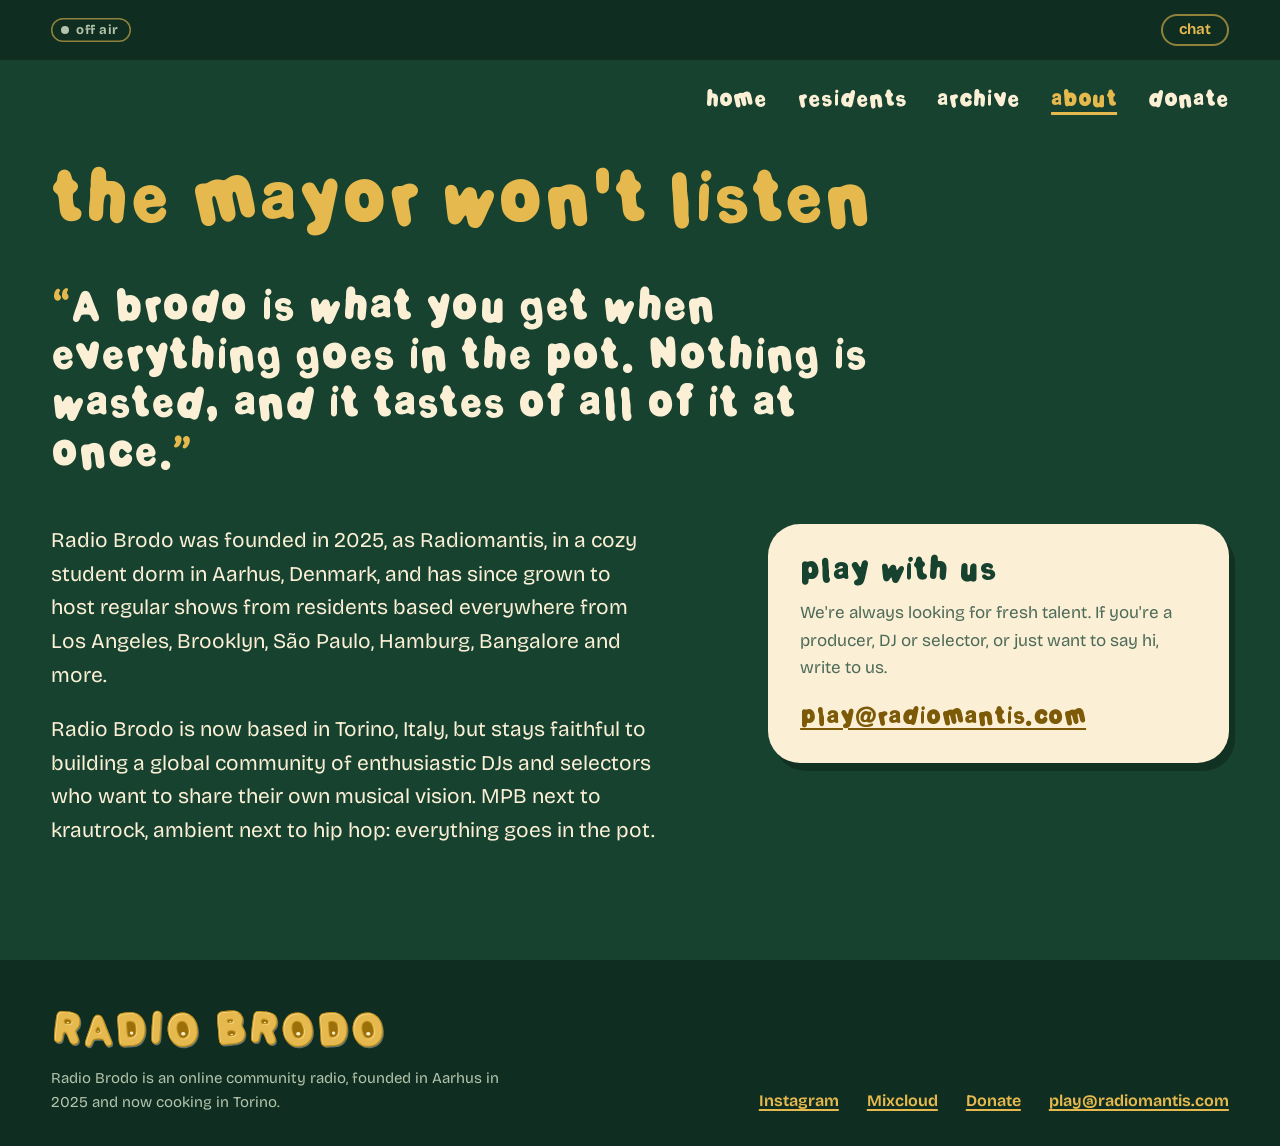
==== commit bf885b55: "Rebrand to Radio Brodo The new identity on the existing site: same pages, data and player.  - Brodin" ====
--- a/about.html
+++ b/about.html
@@ -3,40 +3,40 @@
 <head>
     <meta charset="utf-8">
     <meta name="viewport" content="width=device-width, initial-scale=1.0, viewport-fit=cover">
-    <title>About Us - Radiomantis</title>
-    <meta name="description" content="Radiomantis is an online community radio with live shows from resident DJs and selectors around the world.">
+    <title>About - Radio Brodo</title>
+    <meta name="description" content="Radio Brodo is an online community radio from Torino, with live shows from resident DJs and selectors around the world.">
     <meta property="og:type" content="website">
-    <meta property="og:site_name" content="Radiomantis">
-    <meta property="og:title" content="About Us - Radiomantis">
-    <meta property="og:description" content="Radiomantis is an online community radio with live shows from resident DJs and selectors around the world.">
+    <meta property="og:site_name" content="Radio Brodo">
+    <meta property="og:title" content="About - Radio Brodo">
+    <meta property="og:description" content="Radio Brodo is an online community radio from Torino, with live shows from resident DJs and selectors around the world.">
     <meta property="og:url" content="https://radiomantis.com/about">
     <meta property="og:image" content="https://radiomantis.com/css/pictures/og-image.jpg">
     <meta property="og:image:width" content="1200">
     <meta property="og:image:height" content="630">
     <meta name="twitter:card" content="summary_large_image">
     <style>
-        html, body { background-color: #c8e476; }
+        html, body { background-color: #17422f; }
     </style>
-    <link rel="stylesheet" href="css/style.css?v=2026110901">
+    <link rel="stylesheet" href="css/style.css?v=2026111601">
     <link rel="icon" type="image/png" sizes="32x32" href="css/pictures/favicon-32.png">
     <link rel="apple-touch-icon" href="css/pictures/app-icon.png">
     <link rel="manifest" href="/manifest.json">
     <link rel="preconnect" href="https://fonts.googleapis.com">
     <link rel="preconnect" href="https://fonts.gstatic.com" crossorigin>
-    <link href="https://fonts.googleapis.com/css2?family=Fraunces:opsz,wght@9..144,500..900&family=Schibsted+Grotesk:wght@400..700&display=swap" rel="stylesheet">
-    <meta name="theme-color" content="#db1f26">
+    <link href="https://fonts.googleapis.com/css2?family=Bricolage+Grotesque:opsz,wght@12..96,400..800&family=DM+Mono:wght@400;500&display=swap" rel="stylesheet">
+    <link rel="preload" href="css/fonts/Brodino2.woff2" as="font" type="font/woff2" crossorigin>
+    <link rel="preload" href="css/fonts/Brodino2-Color.woff2" as="font" type="font/woff2" crossorigin>
+    <meta name="theme-color" content="#0f2e21">
     <meta name="apple-mobile-web-app-capable" content="yes">
     <meta name="apple-mobile-web-app-status-bar-style" content="black-translucent">
 </head>
 <body>
-    <div class="bokeh" aria-hidden="true"><span class="b1"></span><span class="b2"></span><span class="b3"></span><span class="b4"></span><span class="b5"></span><span class="b6"></span><span class="b7"></span></div>
-    <img id="plant" class="corner-plant" src="css/pictures/plant-background.webp" alt="" aria-hidden="true" width="837" height="370">
     <a class="skip-link" href="#app-frame">skip to content</a>
 
     <!-- On-air strip: lives outside #app-frame so the player keeps going across pages -->
     <div class="onair" id="onair" data-state="offline">
         <div class="onair-inner">
-            <button id="play-pause-btn" class="icon-button" type="button" aria-label="Play" hidden></button>
+            <button id="play-pause-btn" class="icon-button play-disc" type="button" aria-label="Play" data-live-toggle hidden></button>
             <p class="onair-status"><span class="onair-dot" aria-hidden="true"></span><span id="status-label" aria-live="polite">off air</span></p>
             <p id="main-player-text" class="onair-show"></p>
             <button id="chat-toggle" class="onair-chat" type="button" aria-expanded="false" aria-controls="chat-drawer">chat</button>
@@ -50,7 +50,7 @@
                 <li><a href="/" class="nav-link">home</a></li>
                 <li><a href="/residents" class="nav-link">residents</a></li>
                 <li><a href="/past-shows" class="nav-link">archive</a></li>
-                <li><a href="/about" class="nav-link" aria-current="page">about us</a></li>
+                <li><a href="/about" class="nav-link" aria-current="page">about</a></li>
                 <li><a href="https://buymeacoffee.com/radiomantis" class="nav-link nav-link--donate" target="_blank" rel="noopener">donate</a></li>
             </ul>
         </nav>
@@ -63,13 +63,13 @@
             </header>
             <div class="about">
                 <blockquote class="about-quote">
-                    <p>Mantises are a family of over 2400 species, distributed worldwide. We may not have wings, but all mantodeans have forelegs that are greatly enlarged and adapted for playing music.</p>
+                    <p>A brodo is what you get when everything goes in the pot. Nothing is wasted, and it tastes of all of it at once.</p>
                 </blockquote>
                 <div class="about-body">
-                    <p>Radio Mantis was founded in 2025 in a cozy student dorm in Aarhus, Denmark, and has since grown to host regular shows from residents based everywhere from Los Angeles, Brooklyn, São Paulo, Hamburg, Bangalore and more.</p>
-                    <p>Radio Mantis is now based in Turin, Italy, but stays faithful to building a global community of enthusiastic DJs and selectors who want to share their own musical vision.</p>
+                    <p>Radio Brodo was founded in 2025, as Radiomantis, in a cozy student dorm in Aarhus, Denmark, and has since grown to host regular shows from residents based everywhere from Los Angeles, Brooklyn, São Paulo, Hamburg, Bangalore and more.</p>
+                    <p>Radio Brodo is now based in Torino, Italy, but stays faithful to building a global community of enthusiastic DJs and selectors who want to share their own musical vision. MPB next to krautrock, ambient next to hip hop: everything goes in the pot.</p>
                 </div>
-                <aside class="about-contact">
+                <aside class="about-contact" id="play">
                     <h2 class="section-title">play with us</h2>
                     <p>We're always looking for fresh talent. If you're a producer, DJ or selector, or just want to say hi, write to us.</p>
                     <a class="contact-email" href="mailto:play@radiomantis.com">play@radiomantis.com</a>
@@ -79,13 +79,18 @@
     </div>
 
     <footer class="site-footer">
-        <p class="footer-about">Radiomantis is an online community radio, founded in Aarhus in 2025 and now based in Turin.</p>
-        <ul class="footer-links">
-            <li><a href="https://www.instagram.com/radiomantis808" target="_blank" rel="noopener">Instagram</a></li>
-            <li><a href="https://www.mixcloud.com/radiomantis/" target="_blank" rel="noopener">Mixcloud</a></li>
-            <li><a href="https://buymeacoffee.com/radiomantis" target="_blank" rel="noopener">Donate</a></li>
-            <li><a href="mailto:play@radiomantis.com">play@radiomantis.com</a></li>
-        </ul>
+        <div class="footer-inner">
+            <div class="footer-brand">
+                <p class="footer-wordmark" aria-hidden="true">RADIO BRODO</p>
+                <p class="footer-about">Radio Brodo is an online community radio, founded in Aarhus in 2025 and now cooking in Torino.</p>
+            </div>
+            <ul class="footer-links">
+                <li><a href="https://www.instagram.com/radiomantis808" target="_blank" rel="noopener">Instagram</a></li>
+                <li><a href="https://www.mixcloud.com/radiomantis/" target="_blank" rel="noopener">Mixcloud</a></li>
+                <li><a href="https://buymeacoffee.com/radiomantis" target="_blank" rel="noopener">Donate</a></li>
+                <li><a href="mailto:play@radiomantis.com">play@radiomantis.com</a></li>
+            </ul>
+        </div>
     </footer>
 
     <!-- Live chat -->
@@ -118,6 +123,6 @@
     </div>
 
     <audio id="radio-stream" src="https://radiomantis.com/listen/radiomantis/radio.mp3" preload="none"></audio>
-    <script src="javascript/script.js?v=2026110901"></script>
+    <script src="javascript/script.js?v=2026111601"></script>
 </body>
 </html>
--- a/css/style.css
+++ b/css/style.css
@@ -1,37 +1,61 @@
 /* ==========================================================
-   RADIOMANTIS — two-colour print: mantis red on leaf green
+   RADIO BRODO — golden alphabet pasta in a deep green pot
    ========================================================== */
 
+@font-face {
+    font-family: "Brodino 2";
+    src: url("fonts/Brodino2.woff2") format("woff2");
+    font-display: swap;
+}
+@font-face {
+    font-family: "Brodino 2 Color";
+    src: url("fonts/Brodino2-Color.woff2") format("woff2");
+    font-display: swap;
+}
+/* The colour font's own palette is a little orange: this matches the logo's gold */
+@font-palette-values --gold {
+    font-family: "Brodino 2 Color";
+    override-colors: 0 #67766d, 1 #9b7009, 2 #c49420, 3 #e6b94e, 4 rgba(176, 128, 16, .75), 5 rgba(252, 222, 152, .85), 6 rgba(255, 243, 214, .95);
+}
+
 :root {
-    /* Colour */
-    --leaf: #c8e476;          /* the paper: page ground */
-    --leaf-pale: #e4f1b3;     /* raised paper: chat, hover, inputs */
-    --leaf-light: #f2f8dc;    /* input fields */
-    --mantis: #db1f26;        /* the ink: logo, display type, on-air strip */
-    --mantis-deep: #a3121a;   /* red for small text (5.6:1 on leaf) */
-    --moss: #22301a;          /* text (9.8:1 on leaf) */
-    --moss-soft: #4d5c35;     /* secondary text (5.1:1 on leaf) */
-    --rule: rgba(34, 48, 26, 0.22);
-    --rule-strong: rgba(34, 48, 26, 0.5);
+    /* Colour: the pot and the pasta */
+    --pentola: #17422f;        /* pot green: the page */
+    --pentola-deep: #0f2e21;   /* on-air bar, footer, chat header, dock */
+    --pentola-light: #1e5039;  /* broth, raised panels, hover */
+    --pastina: #e6b94e;        /* pasta gold: headings, links, play (6.2:1 on pentola) */
+    --crosta: #c49420;         /* the letters' outline */
+    --luce: #fcde98;           /* highlight: hover on gold */
+    --panna: #fbf0d6;          /* cream: text on green (10:1), bowl rim, menu card */
+    --pomodoro: #c8381f;       /* tomato: live, and nothing else */
+    --ink-soft: #b4c4ac;       /* secondary text on green (6.2:1) */
+    --card-soft: #4e6a58;      /* secondary text on cream (5.3:1) */
+    --fondo-ink: #7d5a07;      /* gold-brown links on cream (5.6:1) */
+    --line: rgba(251, 240, 214, 0.18);
+    --line-strong: rgba(230, 185, 78, 0.6);
+    --drop: 6px 8px 0 rgba(10, 30, 20, 0.45);     /* the letters' shadow: offset, no blur */
+    --drop-s: 2px 3px 0 rgba(10, 30, 20, 0.45);
 
     /* Type */
-    --font-display: 'Fraunces', Georgia, serif;
-    --font-text: 'Schibsted Grotesk', system-ui, sans-serif;
-
-    --fs-small: 0.875rem;                                   /* 14px: meta, captions */
-    --fs-body: 1.0625rem;                                   /* 17px: body */
-    --fs-lead: clamp(1.125rem, 1rem + 0.4vw, 1.3125rem);    /* 18–21px: intros */
-    --fs-h3: clamp(1.25rem, 1.1rem + 0.5vw, 1.5rem);        /* 20–24px */
-    --fs-h2: clamp(1.5rem, 1.2rem + 1vw, 2.125rem);         /* 24–34px: section titles */
-    --fs-title: clamp(2.75rem, 1.6rem + 5vw, 6rem);         /* 44–96px: page titles */
-    --fs-hero: clamp(2rem, 1.2rem + 2.8vw, 3.75rem);        /* 32–60px: home lede */
+    --font-display: "Brodino 2", "Bricolage Grotesque", system-ui, sans-serif;
+    --font-logo: "Brodino 2 Color", "Brodino 2", system-ui, sans-serif;
+    --font-text: "Bricolage Grotesque", system-ui, sans-serif;
+    --font-mono: "DM Mono", ui-monospace, monospace;
+
+    --fs-small: 0.875rem;                                   /* 14px */
+    --fs-body: 1.0625rem;                                   /* 17px */
+    --fs-lead: clamp(1.125rem, 1rem + 0.4vw, 1.3125rem);    /* 18–21px */
+    --fs-name: clamp(1.25rem, 1.1rem + 0.4vw, 1.5rem);      /* 20–24px: show & resident names */
+    --fs-h2: clamp(1.75rem, 1.4rem + 1.4vw, 2.5rem);        /* 28–40px */
+    --fs-title: clamp(2.75rem, 2rem + 3vw, 4.5rem);         /* 44–72px */
+    --fs-wordmark: clamp(4.5rem, 2rem + 7.5vw, 9.5rem);     /* 72–152px */
 
     /* Space */
     --gutter: clamp(20px, 4vw, 56px);
     --max: 1280px;
     --s1: 4px; --s2: 8px; --s3: 12px; --s4: 16px; --s5: 24px; --s6: 32px; --s7: 48px; --s8: 72px; --s9: 112px;
 
-    --onair-h: 56px;
+    --onair-h: 60px;
 }
 
 /* ---------- base ---------- */
@@ -40,7 +64,7 @@
 
 html {
     scroll-behavior: smooth;
-    scroll-padding-top: calc(var(--onair-h) + 16px); /* keep focused/anchored things clear of the sticky strip */
+    scroll-padding-top: calc(var(--onair-h) + 16px);
     -webkit-text-size-adjust: 100%;
 }
 
@@ -49,55 +73,29 @@
     min-height: 100vh;
     display: flex;
     flex-direction: column;
-    background-color: var(--leaf);
-    color: var(--moss);
+    background-color: var(--pentola);
+    color: var(--panna);
     font-family: var(--font-text);
     font-size: var(--fs-body);
-    line-height: 1.55;
+    line-height: 1.6;
     overflow-x: hidden;
 }
 
-/* Fine print grain over the flat green, like riso paper. Pure CSS, no image download. */
-body::before {
-    content: "";
-    position: fixed;
-    inset: 0;
-    z-index: 0;
-    pointer-events: none;
-    opacity: 0.35;
-    mix-blend-mode: multiply;
-    background-image: url("data:image/svg+xml,%3Csvg xmlns='http://www.w3.org/2000/svg' width='220' height='220'%3E%3Cfilter id='n'%3E%3CfeTurbulence type='fractalNoise' baseFrequency='0.9' numOctaves='2' stitchTiles='stitch'/%3E%3CfeColorMatrix values='0 0 0 0 0.25  0 0 0 0 0.35  0 0 0 0 0.1  0 0 0 0.55 0'/%3E%3C/filter%3E%3Crect width='100%25' height='100%25' filter='url(%23n)'/%3E%3C/svg%3E");
-}
-
-body > * { position: relative; z-index: 1; }
-
-/* The red plant, pinned to the bottom-right corner of the screen behind the page,
-   so it stays in the corner while you scroll. Hidden on phones, where it would sit
-   under the text. */
-#plant.corner-plant {
-    position: fixed;
-    right: 0;
-    bottom: 0;
-    z-index: 0;
-    width: clamp(280px, 34vw, 560px);
-    height: auto;
-    pointer-events: none;
-}
-
-h1, h2, h3, p, ol, ul, figure, blockquote { margin: 0; }
+h1, h2, h3, p, ol, ul, dl, dd, figure, blockquote { margin: 0; }
 ol, ul { padding: 0; list-style: none; }
 img { display: block; max-width: 100%; height: auto; }
-button { font: inherit; color: inherit; }
-
-a { color: var(--mantis-deep); text-underline-offset: 0.18em; text-decoration-thickness: 1px; }
-a:hover { color: var(--moss); }
+button, input { font: inherit; color: inherit; }
+
+a { color: var(--pastina); text-underline-offset: 0.18em; text-decoration-thickness: 1.5px; }
+a:hover { color: var(--luce); }
 
 :focus-visible {
-    outline: 2px solid var(--moss);
+    outline: 3px solid var(--pastina);
     outline-offset: 3px;
 }
 #app-frame:focus,
-.page-title:focus { outline: none; }
+.page-title:focus,
+.wordmark:focus { outline: none; }
 
 .skip-link {
     position: absolute;
@@ -105,58 +103,114 @@
     top: -100px;
     z-index: 100;
     padding: var(--s2) var(--s4);
-    background: var(--moss);
-    color: var(--leaf-pale);
+    background: var(--pastina);
+    color: var(--pentola);
+    font-weight: 650;
 }
 .skip-link:focus { top: var(--s2); }
 
-/* ---------- background: the mantis-eye view ----------
-   The world from inside the flowers, like the residents' posters: soft,
-   blurred patches of sky, buttercup, clover and poppy under the riso grain.
-   Drifts slowly while the stream plays. */
-
-body { background-color: #d8efa0; }
-body::before { opacity: 0.55; z-index: 1; }   /* grain over the blur */
-
-.bokeh {
-    position: fixed;
-    inset: -10%;
-    z-index: 0;
-    pointer-events: none;
-    filter: blur(60px) saturate(1.1);
-}
-.bokeh span {
+.visually-hidden {
+    position: absolute !important;
+    width: 1px; height: 1px;
+    overflow: hidden;
+    clip: rect(0 0 0 0);
+    white-space: nowrap;
+}
+
+/* ---------- buttons, pills, play disc ---------- */
+
+.btn {
+    display: inline-flex;
+    align-items: center;
+    gap: var(--s2);
+    padding: 11px 24px;
+    border: 0;
+    border-radius: 999px;
+    background: var(--pastina);
+    color: var(--pentola);
+    box-shadow: var(--drop-s);
+    font-family: var(--font-text);
+    font-size: 1rem;
+    font-weight: 650;
+    line-height: 1.2;
+    text-decoration: none;
+    white-space: nowrap;
+    cursor: pointer;
+    transition: transform .12s ease, box-shadow .12s ease, background-color .12s ease;
+}
+.btn:hover { background: var(--luce); color: var(--pentola); }
+.btn:active { transform: translate(2px, 3px); box-shadow: none; }   /* pushed into the broth */
+.btn[hidden] { display: none; }
+
+.btn--line {
+    background: transparent;
+    color: var(--pastina);
+    box-shadow: inset 0 0 0 2px var(--line-strong);
+}
+.btn--line:hover { background: var(--pentola-light); color: var(--pastina); }
+.btn--line:active { transform: none; box-shadow: inset 0 0 0 2px var(--line-strong); }
+
+.pill {
+    display: inline-flex;
+    align-items: center;
+    gap: 7px;
+    padding: 4px 12px 4px 10px;
+    border-radius: 999px;
+    font-size: 0.8125rem;
+    font-weight: 700;
+    letter-spacing: 0.04em;
+    line-height: 1.3;
+    white-space: nowrap;
+}
+.pill-dot { width: 8px; height: 8px; border-radius: 50%; background: currentColor; flex: none; }
+.pill--live { background: var(--pomodoro); color: var(--panna); }
+.pill--live .pill-dot { animation: simmer 1.4s ease-in-out infinite; }
+.pill--off { box-shadow: inset 0 0 0 1.5px var(--line-strong); color: var(--ink-soft); }
+@keyframes simmer { 50% { transform: scale(.55); opacity: .5; } }
+
+/* A gold disc with a rounded green triangle (play) or two bars (pause) */
+.play-disc {
+    position: relative;
+    flex: none;
+    width: 48px;
+    height: 48px;
+    padding: 0;
+    border: 0;
+    border-radius: 50%;
+    background: var(--pastina);
+    box-shadow: inset 0 0 0 2px var(--crosta), var(--drop-s);
+    cursor: pointer;
+    transition: transform .12s ease, box-shadow .12s ease, background-color .12s ease;
+}
+.play-disc::before {
+    content: "";
     position: absolute;
-    border-radius: 50%;
-}
-/* Petals and sky smeared like a bug flying past: wide ellipses */
-.bokeh .b1 { left: -6%;  top: -4%;  width: 58%; height: 34%; background: #bfeedd; }   /* mint sky */
-.bokeh .b2 { right: -8%; top: 6%;   width: 46%; height: 30%; background: #c9e6ff; }   /* pale sky */
-.bokeh .b3 { left: -2%;  top: 46%;  width: 36%; height: 24%; background: #ffde6e; }   /* buttercup */
-.bokeh .b4 { right: -4%; top: 50%;  width: 34%; height: 28%; background: #ffc7da; }   /* pink clover */
-.bokeh .b5 { left: 34%;  top: 78%;  width: 40%; height: 24%; background: #ffc9ae; }   /* poppy, far away */
-.bokeh .b6 { left: 30%;  top: 22%;  width: 36%; height: 30%; background: #d8efa0; }   /* leaf */
-.bokeh .b7 { right: 20%; top: 84%;  width: 30%; height: 18%; background: #b9e58e; }   /* grass */
-
-html[data-playing] .bokeh span { animation: bokeh-drift 18s ease-in-out infinite alternate; }
-html[data-playing] .bokeh .b2,
-html[data-playing] .bokeh .b5 { animation-duration: 23s; animation-direction: alternate-reverse; }
-@keyframes bokeh-drift {
-    from { transform: translate(0, 0) scale(1); }
-    to   { transform: translate(6%, -4%) scale(1.12); }
-}
-
-/* Lines a touch stronger so they hold over the colour */
-{ --rule: rgba(34, 48, 26, 0.28); }
-
-/* ---------- on-air strip ---------- */
+    left: 50%;
+    top: 50%;
+    width: 38%;
+    height: 38%;
+    transform: translate(-38%, -50%);
+    background: var(--pentola);
+    clip-path: polygon(10% 2%, 100% 46%, 100% 54%, 10% 98%, 0 90%, 0 10%);
+}
+.play-disc.is-playing::before {
+    width: 34%;
+    height: 38%;
+    transform: translate(-50%, -50%);
+    clip-path: polygon(0 0, 34% 0, 34% 100%, 0 100%, 0 0, 66% 0, 100% 0, 100% 100%, 66% 100%, 66% 0);
+}
+.play-disc:hover { background: var(--luce); }
+.play-disc:active { transform: translate(2px, 3px); box-shadow: inset 0 0 0 2px var(--crosta); }
+.play-disc[hidden] { display: none; }
+
+/* ---------- on-air bar ---------- */
 
 .onair {
     position: sticky;
     top: 0;
     z-index: 20;
-    background: var(--mantis);
-    color: var(--leaf-pale);
+    background: var(--pentola-deep);
+    color: var(--panna);
     padding-top: env(safe-area-inset-top);
 }
 .onair-inner {
@@ -169,59 +223,35 @@
     gap: var(--s4);
 }
 
-.icon-button {
-    flex: none;
-    width: 34px;
-    height: 34px;
-    padding: 0;
-    border: none;
-    cursor: pointer;
-    background: transparent url('pictures/play-light.png') center / contain no-repeat;
-    transition: transform 0.1s ease-in-out;
-}
-.icon-button:active { transform: scale(0.92); }
-.icon-button.is-playing { background-image: url('pictures/pause-light.png'); }
-.icon-button[hidden] { display: none; }
+/* the play button in the bar */
+.icon-button { width: 38px; height: 38px; }
 .onair-status[hidden] { display: none; }
-.onair .icon-button:focus-visible { outline-color: var(--leaf-pale); }
 
 .onair-status {
     flex: none;
     display: inline-flex;
     align-items: center;
-    gap: var(--s2);
-    padding: 3px 12px 3px 10px;
+    gap: 7px;
+    padding: 4px 12px 4px 10px;
     border-radius: 999px;
-    background: var(--leaf-pale);
-    color: var(--mantis-deep);
-    font-size: var(--fs-small);
+    box-shadow: inset 0 0 0 1.5px var(--line-strong);
+    color: var(--ink-soft);
+    font-size: 0.8125rem;
     font-weight: 700;
-    line-height: 1.4;
-}
-
-.onair-dot {
-    width: 8px;
-    height: 8px;
-    border-radius: 50%;
-    background: currentColor;
-    opacity: 0.35;
-}
-.onair[data-state="live"] .onair-dot {
-    opacity: 1;
-    animation: onair-pulse 2s ease-in-out infinite;
-}
-
-@keyframes onair-pulse {
-    50% { opacity: 0.25; }
-}
+    letter-spacing: 0.04em;
+    line-height: 1.3;
+}
+.onair-dot { width: 8px; height: 8px; border-radius: 50%; background: currentColor; }
+.onair[data-state="live"] .onair-status { background: var(--pomodoro); color: var(--panna); box-shadow: none; }
+.onair[data-state="live"] .onair-dot { animation: simmer 1.4s ease-in-out infinite; }
 
 .onair-show {
     flex: 1 1 auto;
     min-width: 0;
     font-family: var(--font-display);
-    font-weight: 700;
-    font-size: 1.1875rem;          /* 19px bold: large text, 3:1 rule applies */
+    font-size: 1.25rem;
     line-height: 1.25;
+    color: var(--pastina);
     white-space: nowrap;
     overflow: hidden;
     text-overflow: ellipsis;
@@ -229,59 +259,55 @@
 
 .onair-chat {
     flex: none;
-    border: 1.5px solid var(--leaf-pale);
+    border: 0;
     border-radius: 999px;
     background: transparent;
-    color: var(--leaf-pale);
-    padding: 4px 16px;
-    font-family: var(--font-display);
-    font-weight: 700;
-    font-size: 1.1875rem;
+    box-shadow: inset 0 0 0 2px var(--line-strong);
+    color: var(--pastina);
+    padding: 6px 18px;
+    font-family: var(--font-text);
+    font-weight: 650;
+    font-size: 0.9375rem;
     line-height: 1.3;
     cursor: pointer;
 }
 .onair-chat:hover,
-.onair-chat[aria-expanded="true"] {
-    background: var(--leaf-pale);
-    color: var(--mantis-deep);
-}
-.onair-chat:focus-visible { outline-color: var(--leaf-pale); }
+.onair-chat[aria-expanded="true"] { background: var(--pastina); color: var(--pentola); box-shadow: none; }
 
 /* ---------- header ---------- */
 
 .site-header {
-    z-index: 15; /* above #app-frame so the mobile menu panel isn't covered */
+    z-index: 15;
     max-width: var(--max);
     width: 100%;
     margin: 0 auto;
     padding: var(--s5) var(--gutter);
     display: flex;
     align-items: center;
-    justify-content: flex-end;     /* menu sits on the right, no logo in the bar */
+    justify-content: flex-end;
     gap: var(--s5);
 }
 
 .site-nav ul {
     display: flex;
-    gap: clamp(var(--s4), 2.2vw, var(--s6));
+    gap: clamp(var(--s4), 2.4vw, var(--s6));
 }
 
 .nav-link {
     font-family: var(--font-display);
-    font-weight: 700;
-    font-size: 1.1875rem;
-    color: var(--moss);
+    font-size: 1.375rem;
+    line-height: 1.3;
+    color: var(--panna);
     text-decoration: none;
-    padding: var(--s1) 0;
-    border-bottom: 2px solid transparent;
     white-space: nowrap;
 }
-.nav-link:hover { color: var(--mantis-deep); }
+.nav-link:hover { color: var(--pastina); }
 .nav-link[aria-current="page"] {
-    color: var(--mantis-deep);
-    border-bottom-color: currentColor;
-}
-.nav-link--donate { color: var(--mantis-deep); }
+    color: var(--pastina);
+    text-decoration: underline;
+    text-decoration-thickness: 3px;
+    text-underline-offset: 0.25em;
+}
 
 .menu-toggle { display: none; }
 
@@ -295,150 +321,240 @@
 .page {
     max-width: var(--max);
     margin: 0 auto;
-    padding: var(--s6) var(--gutter) var(--s9);
+    padding: var(--s5) var(--gutter) var(--s9);
 }
 
 .page-head {
     max-width: 52rem;
-    margin-bottom: var(--s8);
+    margin-bottom: var(--s7);
 }
 
 .page-title {
     font-family: var(--font-display);
-    font-weight: 900;
+    font-weight: 400;
     font-size: var(--fs-title);
-    line-height: 0.95;
-    letter-spacing: -0.015em;
-    color: var(--mantis);
-    font-variation-settings: "opsz" 144;
+    line-height: 1.02;
+    color: var(--pastina);
+    text-wrap: balance;
 }
 
 .page-intro {
-    margin-top: var(--s5);
+    margin-top: var(--s4);
     max-width: 36rem;
     font-size: var(--fs-lead);
     line-height: 1.5;
-    color: var(--moss-soft);
+    color: var(--ink-soft);
 }
 
 .section-title {
     font-family: var(--font-display);
-    font-weight: 800;
+    font-weight: 400;
     font-size: var(--fs-h2);
     line-height: 1.1;
-    letter-spacing: -0.01em;
-    color: var(--moss);
+    color: var(--pastina);
 }
 
 .section-head {
     display: flex;
-    align-items: baseline;
+    flex-wrap: wrap;
+    align-items: center;
     justify-content: space-between;
-    gap: var(--s5);
-    padding-bottom: var(--s4);
+    gap: var(--s4) var(--s5);
     margin-bottom: var(--s6);
-    border-bottom: 1.5px solid var(--moss);
-}
-
-.text-link {
-    font-weight: 600;
-    color: var(--mantis-deep);
-    white-space: nowrap;
-}
-
-/* ---------- home ---------- */
-
-.page-home { padding-top: var(--s5); }
+}
+.section-intro {
+    margin: calc(var(--s6) * -1 + var(--s2)) 0 var(--s6);
+    font-size: 1.1875rem;
+    color: var(--ink-soft);
+}
+.section-count {
+    font-family: var(--font-mono);
+    font-size: var(--fs-small);
+    color: var(--ink-soft);
+    vertical-align: 0.4em;
+}
+
+.text-link { font-weight: 650; white-space: nowrap; }
+
+/* ---------- home: wordmark + bowl ---------- */
+
+.page-home { padding-top: 0; }
 
 .hero {
     display: grid;
-    grid-template-columns: minmax(0, 5fr) minmax(0, 7fr);
-    gap: var(--s8);
+    grid-template-columns: minmax(0, 1.15fr) minmax(0, 1fr);
+    gap: var(--s7);
     align-items: center;
-    margin-bottom: var(--s9);
-}
-
-.hero-logo img {
-    width: 100%;
-    max-width: 520px;
-}
-
+    padding: var(--s5) 0 var(--s8);
+}
+.hero-text { display: flex; flex-direction: column; gap: var(--s5); min-width: 0; }
+
+.wordmark {
+    font-family: var(--font-logo);
+    font-palette: --gold;
+    font-weight: 400;
+    font-size: var(--fs-wordmark);
+    line-height: 0.98;
+    letter-spacing: 0.01em;
+    color: var(--pastina);
+}
+.hero-tag {
+    font-family: var(--font-display);
+    text-wrap: balance;
+    font-size: clamp(1.75rem, 1.2rem + 1.6vw, 2.6rem);
+    line-height: 1.1;
+}
 .hero-lede {
+    max-width: 34em;
+    font-size: var(--fs-lead);
+    line-height: 1.5;
+    color: var(--ink-soft);
+}
+.hero-actions { display: flex; flex-wrap: wrap; gap: 14px; margin-top: var(--s1); }
+.hero-actions .btn { padding: 12px 26px; font-size: 1.0625rem; }
+
+.hero-bowl { display: flex; flex-direction: column; align-items: center; gap: 22px; min-width: 0; }
+
+/* The bowl: cream rim, green broth, the show's name floating as pasta */
+.bowl {
+    position: relative;
+    width: min(460px, 100%);
+    aspect-ratio: 1;
+    border-radius: 50%;
+    background: var(--panna);
+    box-shadow: inset 0 0 0 3px var(--crosta), var(--drop);
+    container-type: inline-size;    /* the letters size to the bowl */
+}
+.bowl-broth {
+    position: absolute;
+    inset: 9%;
+    border-radius: 50%;
+    overflow: hidden;
+    background: radial-gradient(circle, var(--pentola-light) 0 34%, #1a4934 34.5% 56%, var(--pentola) 56.5% 76%, #133a28 76.5%);
+    box-shadow: inset 0 14px 0 rgba(10, 30, 20, 0.35);
+}
+.letter {
+    position: absolute;
+    font-family: var(--font-logo);
+    font-palette: --gold;
+    line-height: 1;
+    color: var(--pastina);
+    transform: translate(-50%, -50%) rotate(var(--r, 0deg));
+}
+.bubble { position: absolute; border-radius: 50%; background: rgba(252, 222, 152, .55); }
+.bowl.is-live .letter { animation: float 7s ease-in-out infinite alternate; }
+.bowl.is-live .bubble { animation: rise 3.2s ease-in infinite; }
+@keyframes float { to { transform: translate(calc(-50% + 5px), calc(-50% - 6px)) rotate(calc(var(--r, 0deg) + 9deg)); } }
+@keyframes rise { 0% { transform: translateY(0) scale(.4); opacity: 0; } 30% { opacity: 1; } 100% { transform: translateY(-40px) scale(1); opacity: 0; } }
+.bowl-play {
+    position: absolute;
+    left: 50%;
+    top: 50%;
+    width: 28%;
+    height: 28%;
+    transform: translate(-50%, -50%);
+    box-shadow: inset 0 0 0 3px var(--crosta), 5px 7px 0 rgba(10, 30, 20, .45);
+}
+.bowl-play:active { transform: translate(calc(-50% + 2px), calc(-50% + 3px)); box-shadow: inset 0 0 0 3px var(--crosta); }
+
+.bowl-caption { display: flex; flex-direction: column; align-items: center; gap: 6px; text-align: center; }
+.bowl-show { font-family: var(--font-display); font-size: 1.75rem; line-height: 1.15; color: var(--pastina); }
+.bowl-meta { font-family: var(--font-mono); font-size: var(--fs-small); color: var(--ink-soft); }
+.bowl-meta:empty { display: none; }
+
+/* ---------- home: this week's menu + what's in the pot ---------- */
+
+.home-split {
+    display: grid;
+    grid-template-columns: minmax(0, 1.1fr) minmax(0, 1fr);
+    gap: var(--s7) 64px;
+    align-items: start;
+    padding-bottom: var(--s8);
+}
+
+.menu-card {
+    background: var(--panna);
+    color: var(--pentola);
+    border-radius: 32px;
+    padding: 32px 36px 26px;
+    box-shadow: var(--drop);
+}
+.menu-title {
     font-family: var(--font-display);
-    font-weight: 700;
-    font-size: var(--fs-hero);
-    line-height: 1.06;
-    letter-spacing: -0.008em;
-    color: var(--mantis);
-    font-variation-settings: "opsz" 144;
-    max-width: 16ch;
-}
-
-.up-next { margin-top: var(--s7); max-width: 34rem; }
-.up-next .section-title { font-size: var(--fs-h3); margin-bottom: var(--s3); }
-
-.up-next-list { margin-bottom: var(--s4); }
-
-.up-next-item {
+    font-weight: 400;
+    font-size: 2.25rem;
+    line-height: 1.1;
+    color: var(--pentola);
+}
+.menu-sub {
+    margin: 4px 0 18px;
+    font-family: var(--font-mono);
+    font-size: 0.8125rem;
+    color: var(--card-soft);
+}
+.menu-sub[hidden] { display: none; }
+.menu-day {
+    margin: 14px 0 2px;
+    font-family: var(--font-mono);
+    font-size: 0.8125rem;
+    font-weight: 500;
+    color: var(--card-soft);
+}
+.menu-row { display: flex; align-items: baseline; gap: 10px; padding: 7px 0; }
+.menu-row.is-past { opacity: .45; }
+.menu-what { font-weight: 650; min-width: 0; }
+.menu-dj { font-weight: 400; font-size: 0.9375rem; color: var(--card-soft); }
+.menu-lead { flex: 1; min-width: 24px; border-bottom: 2px dotted rgba(23, 66, 47, .35); transform: translateY(-5px); }
+.menu-time { font-family: var(--font-mono); font-size: 0.9375rem; font-weight: 500; font-variant-numeric: tabular-nums; white-space: nowrap; }
+.menu-row.is-live .menu-time { color: var(--pomodoro); font-weight: 600; }
+.menu-next { margin-top: 4px; font-family: var(--font-display); font-size: 1.875rem; line-height: 1.15; color: var(--pentola); }
+.menu-empty { padding: 6px 0; color: var(--card-soft); }
+.menu-foot {
+    margin-top: 16px;
+    padding-top: 12px;
+    border-top: 1.5px solid rgba(23, 66, 47, .18);
+    font-size: 0.8125rem;
+    color: var(--card-soft);
+}
+
+.pot { display: flex; flex-direction: column; gap: 22px; padding-top: var(--s2); min-width: 0; }
+.pot-text { max-width: 32em; font-size: 1.1875rem; line-height: 1.55; }
+.pot-facts {
     display: grid;
-    grid-template-columns: 9.5rem 1fr;
+    grid-template-columns: repeat(3, minmax(0, 1fr));
     gap: var(--s4);
-    padding: var(--s3) 0;
-    border-top: 1px solid var(--rule);
-}
-.up-next-item:last-child { border-bottom: 1px solid var(--rule); }
-
-.up-next-when {
-    font-size: var(--fs-small);
-    font-weight: 600;
-    color: var(--moss-soft);
-    font-variant-numeric: tabular-nums;
-    padding-top: 2px;
-}
-.up-next-what { font-weight: 600; }
-.up-next-dj { color: var(--moss-soft); font-weight: 400; }
-.up-next-item.is-live .up-next-when { color: var(--mantis-deep); }
-.up-next-item.is-past { opacity: .5; }   /* already happened this week */
-
-.up-next-date {
-    padding: var(--s3) 0;
-    border-top: 1px solid var(--rule);
-    border-bottom: 1px solid var(--rule);
-    font-family: var(--font-display);
-    font-weight: 700;
-    font-size: var(--fs-h3);
-    line-height: 1.25;
-}
-.up-next-note[hidden],
-.up-next .section-title[hidden] { display: none; }
-
-.up-next-note {
-    margin-top: var(--s3);
-    font-size: var(--fs-small);
-    color: var(--moss-soft);
-}
-
-.up-next-empty {
-    padding: var(--s3) 0;
-    border-top: 1px solid var(--rule);
-    border-bottom: 1px solid var(--rule);
-    color: var(--moss-soft);
-}
-
-/* ---------- show cards (home, past shows, resident pages) ---------- */
+    padding: 18px 0;
+    border-top: 1.5px solid var(--line);
+    border-bottom: 1.5px solid var(--line);
+}
+.pot-number { font-family: var(--font-logo); font-palette: --gold; font-size: 3.5rem; line-height: 1; color: var(--pastina); }
+.pot-facts dd { margin-top: 4px; font-family: var(--font-mono); font-size: 0.8125rem; color: var(--ink-soft); }
+.pot-actions { display: flex; flex-wrap: wrap; gap: 14px; }
+
+/* A band of alphabet soup between sections */
+.soup-band {
+    height: 150px;
+    margin: 0 calc(50% - 50vw) var(--s8);
+    background: var(--pentola) url("pictures/alphabet-soup.jpg") center / 520px repeat;
+    opacity: .5;
+}
+
+.latest { padding-bottom: var(--s8); }
+
+/* ---------- show cards (home, archive, resident pages) ---------- */
 
 .shows-grid {
     display: grid;
     grid-template-columns: repeat(auto-fill, minmax(220px, 1fr));
-    gap: var(--s7) var(--s5);
+    gap: var(--s7) 28px;
 }
 .shows-grid--latest { grid-template-columns: repeat(4, minmax(0, 1fr)); }
 
 .show-item {
     display: flex;
     flex-direction: column;
-    gap: var(--s2);
-    color: var(--moss);
+    gap: 4px;
+    min-width: 0;
 }
 /* The artwork is the play button */
 .show-play {
@@ -446,159 +562,246 @@
     display: block;
     width: 100%;
     padding: 0;
-    margin-bottom: var(--s2);
+    margin-bottom: var(--s3);
     border: 0;
+    border-radius: 18px;
     background: none;
     cursor: pointer;
 }
-.show-play::after {
-    content: "";
-    position: absolute;
-    left: 10px;
-    bottom: 10px;
-    width: 44px;
-    height: 44px;
-    border-radius: 50%;
-    background: var(--mantis) url('pictures/play-light.png') 58% 50% / 18px auto no-repeat;
-    box-shadow: 0 2px 8px rgba(34, 48, 26, 0.25);
-    transform: scale(0.9);
-    transition: transform 0.15s ease;
-}
-.show-play:hover::after,
-.show-play:focus-visible::after { transform: scale(1); }
 .show-item img {
     width: 100%;
     aspect-ratio: 1 / 1;
     object-fit: cover;
-    background: var(--leaf-pale);
-    transition: filter 0.2s ease;
+    border-radius: 18px;
+    background: var(--pentola-light);
+    box-shadow: var(--drop);
+}
+.show-play::after {
+    content: "";
+    position: absolute;
+    left: 14px;
+    bottom: 14px;
+    width: 52px;
+    height: 52px;
+    border-radius: 50%;
+    background-color: var(--pastina);
+    /* rounded play triangle, drawn as an SVG so it needs no image file */
+    background-image: url("data:image/svg+xml,%3Csvg xmlns='http://www.w3.org/2000/svg' viewBox='0 0 24 24'%3E%3Cpath d='M8 5.5 L18.5 12 L8 18.5 Z' fill='%2317422f' stroke='%2317422f' stroke-width='2.5' stroke-linejoin='round'/%3E%3C/svg%3E");
+    background-repeat: no-repeat;
+    background-position: center;
+    background-size: 20px;
+    box-shadow: inset 0 0 0 2px var(--crosta), var(--drop-s);
+    transition: transform .12s ease, background-color .12s ease;
+}
+.show-play:hover::after { background-color: var(--luce); }
+.show-play:active::after { transform: translate(2px, 3px); }
+.show-item.is-playing img { box-shadow: 0 0 0 4px var(--pastina), var(--drop); }
+.show-item.is-playing .show-play::after {
+    background-image: url("data:image/svg+xml,%3Csvg xmlns='http://www.w3.org/2000/svg' viewBox='0 0 24 24'%3E%3Crect x='5' y='4' width='5' height='16' rx='1.5' fill='%2317422f'/%3E%3Crect x='14' y='4' width='5' height='16' rx='1.5' fill='%2317422f'/%3E%3C/svg%3E");
 }
 .show-title {
     font-family: var(--font-display);
-    font-weight: 700;
-    font-size: var(--fs-h3);
+    font-size: var(--fs-name);
     line-height: 1.15;
-    letter-spacing: -0.005em;
-}
-.show-play:hover img { filter: saturate(1.15) contrast(1.05); }
-
-.show-hosts {
-    font-size: var(--fs-small);
-    font-weight: 600;
-    color: var(--moss-soft);
-}
-.show-hosts a { color: var(--mantis-deep); }
-
+    color: var(--pastina);
+    overflow-wrap: anywhere;
+}
+.show-hosts { font-size: 0.9375rem; color: var(--ink-soft); }
 .show-date {
-    font-size: var(--fs-small);
-    color: var(--moss-soft);
+    font-family: var(--font-mono);
+    font-size: 0.8125rem;
+    color: var(--ink-soft);
     font-variant-numeric: tabular-nums;
+    text-transform: lowercase;
 }
 
 .past-shows-loading,
 .shows-grid > p {
     grid-column: 1 / -1;
-    color: var(--moss-soft);
+    color: var(--ink-soft);
 }
 
 .past-shows-more {
-    display: block;
+    display: flex;
+    width: fit-content;
     margin: var(--s8) auto 0;
 }
 
-/* ---------- buttons ---------- */
-
-.nav-btn {
-    border: 1.5px solid var(--moss);
+/* archive: search and resident filters */
+.archive-tools {
+    display: flex;
+    flex-wrap: wrap;
+    align-items: center;
+    gap: var(--s3) var(--s5);
+    margin: calc(var(--s7) * -1 + var(--s5)) 0 var(--s7);
+}
+.archive-search {
+    flex: 0 1 340px;
+    min-width: 0;
+    padding: 11px 18px;
+    border: 0;
+    border-radius: 999px;
+    box-shadow: inset 0 0 0 2px var(--line-strong);
+    background: var(--pentola-light);
+    color: var(--panna);
+    font-size: 1rem;
+}
+.archive-search::placeholder { color: var(--ink-soft); }
+.chips { display: flex; flex-wrap: wrap; gap: var(--s2); }
+.chip {
+    padding: 6px 14px;
+    border: 0;
     border-radius: 999px;
     background: transparent;
-    color: var(--moss);
-    padding: 8px 20px;
-    font-family: var(--font-text);
+    box-shadow: inset 0 0 0 1.5px var(--line-strong);
+    color: var(--panna);
+    font-size: var(--fs-small);
     font-weight: 600;
-    font-size: var(--fs-small);
+    line-height: 1.3;
     cursor: pointer;
 }
-.nav-btn:hover { background: var(--moss); color: var(--leaf-pale); }
-.nav-btn:disabled { opacity: 0.55; cursor: default; }
-.nav-btn:disabled:hover { background: transparent; color: var(--moss); }
+.chip:hover { background: var(--pentola-light); }
+.chip[aria-pressed="true"] { background: var(--pastina); color: var(--pentola); box-shadow: none; }
 
 /* ---------- residents ---------- */
 
+/* Home: six faces in bowls */
+.people-grid {
+    display: grid;
+    grid-template-columns: repeat(6, minmax(0, 1fr));
+    gap: 40px 28px;
+}
+.person {
+    display: flex;
+    flex-direction: column;
+    align-items: center;
+    gap: 4px;
+    text-align: center;
+    text-decoration: none;
+    color: var(--panna);
+}
+.person-face,
+.resident-face {
+    width: 100%;
+    aspect-ratio: 1;
+    object-fit: cover;
+    object-position: 50% 72%;      /* the posters carry text at the top: keep the face */
+    border-radius: 50%;
+    border: 7px solid var(--panna);
+    box-shadow: 0 0 0 2px var(--crosta), 5px 7px 0 rgba(10, 30, 20, .45);
+    background: var(--pentola-light);
+}
+.person-face { max-width: 180px; margin-bottom: var(--s3); }
+.person:hover .resident-name,
+.resident-card:hover .resident-name { color: var(--luce); }
+
+.resident-name {
+    font-family: var(--font-display);
+    font-size: 1.375rem;
+    line-height: 1.15;
+    color: var(--pastina);
+}
+.resident-place {
+    font-family: var(--font-mono);
+    font-size: 0.8125rem;
+    color: var(--ink-soft);
+    text-transform: lowercase;
+}
+
+/* Residents page: a card per resident */
 .residents-grid {
     display: grid;
-    grid-template-columns: repeat(auto-fill, minmax(240px, 1fr));
-    gap: var(--s7) var(--s5);
-}
-a.resident {
-    display: block;
-    color: var(--moss);
+    grid-template-columns: repeat(3, minmax(0, 1fr));
+    gap: 20px 28px;
+}
+.resident-card {
+    display: flex;
+    align-items: center;
+    gap: 22px;
+    padding: 14px;
+    border-radius: 32px;
+    color: var(--panna);
     text-decoration: none;
-}
-a.resident:hover .resident-name { color: var(--mantis-deep); }
-a.resident:hover img { filter: saturate(1.15) contrast(1.05); }
-.resident img {
-    width: 100%;
-    aspect-ratio: 3 / 4;
-    object-fit: cover;
-    background: var(--leaf-pale);
-    transition: filter 0.2s ease;
-}
-.resident-caption {
-    display: flex;
-    align-items: baseline;
+    transition: background-color .15s ease;
+}
+.resident-card:hover { background: var(--pentola-light); color: var(--panna); }
+.resident-card .resident-face { flex: none; width: 128px; border-width: 6px; }
+.resident-card-text { display: flex; flex-direction: column; gap: 2px; min-width: 0; }
+.resident-card .resident-name { font-size: 1.625rem; }
+.resident-card .pill { align-self: flex-start; margin-top: 6px; }
+.resident-soon { font-size: 0.9375rem; }
+
+.join-box {
+    margin-top: var(--s8);
+    display: flex;
+    flex-wrap: wrap;
+    align-items: center;
     justify-content: space-between;
-    gap: var(--s3);
-    padding-top: var(--s3);
-}
-.resident-name {
-    font-family: var(--font-display);
-    font-weight: 700;
-    font-size: var(--fs-h3);
-    line-height: 1.15;
-}
-.resident-place {
-    font-size: var(--fs-small);
-    color: var(--moss-soft);
-    white-space: nowrap;
-}
+    gap: var(--s5);
+    padding: 28px 32px;
+    border-radius: 32px;
+    box-shadow: inset 0 0 0 2px var(--line-strong);
+}
+.join-title { font-family: var(--font-display); font-weight: 400; font-size: 1.875rem; line-height: 1.15; color: var(--pastina); }
+.join-box p { margin-top: 4px; color: var(--ink-soft); }
 
 /* ---------- one resident ---------- */
 
 .resident-head {
     display: grid;
-    grid-template-columns: minmax(0, 4fr) minmax(0, 8fr);
-    gap: var(--s7);
-    align-items: end;
-    margin-bottom: var(--s8);
+    grid-template-columns: minmax(0, 440px) minmax(0, 1fr);
+    gap: 64px;
+    align-items: start;
+    margin-bottom: var(--s9);
 }
 .resident-photo {
     /* Shown at its own shape, never cropped */
     width: 100%;
     height: auto;
-}
-.resident-info { margin-top: var(--s5); max-width: 36rem; }
-.resident-info p + p { margin-top: var(--s2); }
-.resident-city { font-size: var(--fs-lead); color: var(--moss-soft); }
-.resident-genres { font-weight: 600; }
-.resident-next { font-weight: 700; color: var(--mantis-deep); }
-.resident-bio { margin-top: var(--s4) !important; font-size: var(--fs-lead); line-height: 1.5; }
-.resident-links {
-    display: flex;
-    flex-wrap: wrap;
-    gap: var(--s2) var(--s5);
-    margin-top: var(--s5);
-}
-.resident-links a { font-weight: 600; }
-.section-count {
-    font-family: var(--font-text);
-    font-size: var(--fs-body);
+    border-radius: 18px;
+    box-shadow: var(--drop);
+}
+.resident-head-text { padding-top: var(--s2); min-width: 0; }
+.resident-head .page-title { font-size: clamp(3rem, 2rem + 4vw, 5.5rem); line-height: 1; }
+.resident-info { margin-top: var(--s4); max-width: 36rem; display: flex; flex-direction: column; gap: var(--s4); }
+.resident-city { font-family: var(--font-mono); font-size: 0.9375rem; color: var(--ink-soft); text-transform: lowercase; }
+.resident-genres { display: flex; flex-wrap: wrap; gap: var(--s2); }
+.resident-genres[hidden] { display: none; }
+.resident-genres span {
+    padding: 3px 12px;
+    border-radius: 999px;
+    box-shadow: inset 0 0 0 1.5px var(--line-strong);
+    font-size: 0.8125rem;
     font-weight: 600;
-    color: var(--moss-soft);
-    vertical-align: 0.3em;
-}
-
-/* ---------- show player dock (Mixcloud classic widget) ---------- */
+}
+.resident-bio { font-size: var(--fs-lead); line-height: 1.5; }
+.resident-next {
+    align-self: flex-start;
+    display: flex;
+    flex-direction: column;
+    gap: 2px;
+    padding: 16px 22px;
+    border-radius: 28px;
+    background: var(--panna);
+    color: var(--pentola);
+    box-shadow: var(--drop);
+}
+.resident-next[hidden] { display: none; }
+.resident-next-label { font-family: var(--font-mono); font-size: 0.8125rem; color: var(--card-soft); }
+.resident-next-when { font-family: var(--font-display); font-size: 1.5rem; line-height: 1.15; }
+.resident-links { display: flex; flex-wrap: wrap; gap: var(--s3); margin-top: var(--s1); }
+.resident-links a {
+    display: inline-flex;
+    padding: 10px 22px;
+    border-radius: 999px;
+    box-shadow: inset 0 0 0 2px var(--line-strong);
+    font-weight: 650;
+    text-decoration: none;
+}
+.resident-links a:hover { background: var(--pentola-light); }
+.resident-shows .section-head { padding-bottom: var(--s4); border-bottom: 1.5px solid var(--line-strong); }
+
+/* ---------- show player dock (Mixcloud's classic widget) ---------- */
 
 .mc-dock {
     position: fixed;
@@ -606,8 +809,8 @@
     right: 0;
     bottom: 0;
     z-index: 25;
-    background: var(--leaf-pale);
-    border-top: 1.5px solid var(--moss);
+    background: var(--pentola-deep);
+    box-shadow: 0 -2px 0 var(--pastina);
     padding-bottom: env(safe-area-inset-bottom);
 }
 .mc-dock[hidden] { display: none; }
@@ -615,39 +818,35 @@
     position: relative;
     max-width: var(--max);
     margin: 0 auto;
-    padding: 0 calc(var(--gutter) + 44px) 0 var(--gutter);
+    padding: 10px calc(var(--gutter) + 52px) 10px var(--gutter);
 }
 .mc-dock iframe {
     display: block;
     width: 100%;
     height: 120px;
     border: 0;
+    border-radius: 14px;
+    background: var(--panna);
 }
 .mc-dock-close {
     position: absolute;
-    top: 8px;
+    top: 50%;
     right: var(--gutter);
-    width: 36px;
-    height: 36px;
-    border: 1.5px solid var(--moss);
+    transform: translateY(-50%);
+    width: 40px;
+    height: 40px;
+    border: 0;
     border-radius: 50%;
     background: transparent;
-    color: var(--moss);
+    box-shadow: inset 0 0 0 2px var(--line-strong);
+    color: var(--pastina);
     font-size: 1.375rem;
     line-height: 1;
     cursor: pointer;
 }
-.mc-dock-close:hover { background: var(--moss); color: var(--leaf-pale); }
+.mc-dock-close:hover { background: var(--pastina); color: var(--pentola); }
 /* keep the footer clear of the dock */
-html[data-dock] body { padding-bottom: 124px; }
-
-.visually-hidden {
-    position: absolute !important;
-    width: 1px; height: 1px;
-    overflow: hidden;
-    clip: rect(0 0 0 0);
-    white-space: nowrap;
-}
+html[data-dock] body { padding-bottom: 140px; }
 
 /* ---------- about ---------- */
 
@@ -656,62 +855,58 @@
     grid-template-columns: minmax(0, 7fr) minmax(0, 5fr);
     gap: var(--s7) var(--s8);
 }
-
 .about-quote {
     grid-column: 1 / -1;
-    max-width: 34ch;
+    max-width: 30ch;
     font-family: var(--font-display);
-    font-weight: 500;
-    font-style: italic;
-    font-size: clamp(1.625rem, 1.1rem + 1.8vw, 2.625rem);
-    line-height: 1.2;
-    letter-spacing: -0.015em;
-    color: var(--moss);
-}
-.about-quote p::before { content: "\201C"; }
-.about-quote p::after { content: "\201D"; }
-
-.about-body {
-    max-width: 38rem;
-    font-size: var(--fs-lead);
-    line-height: 1.6;
-}
+    font-size: clamp(1.75rem, 1.2rem + 1.8vw, 2.75rem);
+    line-height: 1.15;
+    color: var(--panna);
+}
+.about-quote p::before { content: "\201C"; color: var(--pastina); }
+.about-quote p::after { content: "\201D"; color: var(--pastina); }
+.about-body { max-width: 38rem; font-size: var(--fs-lead); line-height: 1.6; }
 .about-body p + p { margin-top: 1em; }
-
 .about-contact {
     align-self: start;
-    padding-top: var(--s4);
-    border-top: 1.5px solid var(--moss);
-}
-.about-contact .section-title { font-size: var(--fs-h3); margin-bottom: var(--s3); }
-.about-contact p { color: var(--moss-soft); margin-bottom: var(--s4); }
+    padding: 28px 32px;
+    border-radius: 32px;
+    background: var(--panna);
+    color: var(--pentola);
+    box-shadow: var(--drop);
+}
+.about-contact .section-title { font-size: 2rem; margin-bottom: var(--s3); color: var(--pentola); }
+.about-contact p { color: var(--card-soft); margin-bottom: var(--s4); }
 .contact-email {
     font-family: var(--font-display);
-    font-weight: 700;
-    font-size: var(--fs-h3);
-    color: var(--mantis-deep);
+    font-size: 1.5rem;
+    color: var(--fondo-ink);
     word-break: break-word;
 }
+.contact-email:hover { color: var(--pentola); }
 
 /* ---------- footer ---------- */
 
 .site-footer {
-    width: calc(100% - 2 * var(--gutter));
-    max-width: calc(var(--max) - 2 * var(--gutter));
+    background: var(--pentola-deep);
+    font-size: var(--fs-small);
+    color: var(--ink-soft);
+}
+.footer-inner {
+    max-width: var(--max);
     margin: 0 auto;
-    padding: var(--s6) 0 calc(var(--s6) + env(safe-area-inset-bottom));
+    padding: var(--s7) var(--gutter) calc(var(--s6) + env(safe-area-inset-bottom));
     display: flex;
     flex-wrap: wrap;
     justify-content: space-between;
-    gap: var(--s4) var(--s6);
-    border-top: 1.5px solid var(--moss);
-    font-size: var(--fs-small);
-    color: var(--moss-soft);
-}
-.footer-about { max-width: 34rem; }
-.footer-links { display: flex; flex-wrap: wrap; gap: var(--s2) var(--s5); }
-.footer-links a { color: var(--moss); font-weight: 600; }
-.footer-links a:hover { color: var(--mantis-deep); }
+    align-items: flex-end;
+    gap: var(--s6) var(--s7);
+}
+.footer-brand { display: flex; flex-direction: column; gap: 14px; max-width: 30rem; }
+.footer-wordmark { font-family: var(--font-logo); font-palette: --gold; font-size: 2.75rem; line-height: 1; color: var(--pastina); }
+.footer-about { font-size: 0.9375rem; }
+.footer-links { display: flex; flex-wrap: wrap; gap: var(--s2) 28px; }
+.footer-links a { font-size: 1rem; font-weight: 650; }
 
 /* ---------- chat drawer ---------- */
 
@@ -727,8 +922,8 @@
     transition: transform 0.25s ease-in-out;
     display: flex;
     flex-direction: column;
-    background-color: var(--leaf-pale);
-    border-left: 1.5px solid var(--moss);
+    background-color: var(--pentola-light);
+    box-shadow: -2px 0 0 var(--pastina);
     font-family: var(--font-text);
     visibility: hidden;
 }
@@ -743,27 +938,25 @@
     justify-content: space-between;
     min-height: var(--onair-h);
     padding: env(safe-area-inset-top) var(--s5) 0;
-    background: var(--mantis);
-    color: var(--leaf-pale);
+    background: var(--pentola-deep);
+    color: var(--pastina);
     font-family: var(--font-display);
-    font-weight: 700;
-}
-#chat-title { font-size: 1.1875rem; }
+}
+#chat-title { font-size: 1.375rem; }
 #chat-close {
     background: none;
     border: none;
-    color: var(--leaf-pale);
+    color: var(--pastina);
     font-size: 1.75rem;
     line-height: 1;
     cursor: pointer;
     padding: 0 4px;
 }
-#chat-close:focus-visible { outline-color: var(--leaf-pale); }
 
 #chat-status {
     padding: var(--s2) var(--s5);
     font-size: var(--fs-small);
-    color: var(--moss-soft);
+    color: var(--ink-soft);
     text-align: center;
 }
 #chat-status.is-hidden { display: none; }
@@ -781,19 +974,16 @@
 }
 .chat-msg { overflow-wrap: anywhere; }
 .chat-msg-time {
-    color: var(--moss-soft);
+    color: var(--ink-soft);
+    font-family: var(--font-mono);
     font-size: 0.75rem;
     margin-right: 0.5em;
     font-variant-numeric: tabular-nums;
 }
-.chat-msg-nick {
-    color: var(--mantis-deep);
-    font-weight: 700;
-    margin-right: 0.4em;
-}
-.chat-msg-nick--me { color: var(--moss); text-decoration: underline; text-underline-offset: 0.2em; }
+.chat-msg-nick { color: var(--pastina); font-weight: 700; margin-right: 0.4em; }
+.chat-msg-nick--me { color: var(--panna); text-decoration: underline; text-underline-offset: 0.2em; }
 .chat-msg--system {
-    color: var(--moss-soft);
+    color: var(--ink-soft);
     font-style: italic;
     font-size: var(--fs-small);
     text-align: center;
@@ -802,51 +992,53 @@
 #chat-form,
 #chat-nick-gate {
     padding: var(--s4) var(--s5) calc(var(--s4) + env(safe-area-inset-bottom));
-    border-top: 1px solid var(--rule);
+    border-top: 1px solid var(--line);
 }
 #chat-input,
 #chat-nick-input {
     width: 100%;
-    padding: 10px 14px;
-    border: 1.5px solid var(--moss-soft);
+    padding: 10px 16px;
+    border: 0;
     border-radius: 999px;
+    box-shadow: inset 0 0 0 2px var(--line-strong);
     font-family: var(--font-text);
     font-size: 1rem;
-    color: var(--moss);
-    background: var(--leaf-light);
+    color: var(--panna);
+    background: var(--pentola);
 }
 #chat-input::placeholder,
-#chat-nick-input::placeholder { color: var(--moss-soft); }
+#chat-nick-input::placeholder { color: var(--ink-soft); }
 #chat-input:focus,
 #chat-nick-input:focus {
-    outline: 2px solid var(--moss);
+    outline: 3px solid var(--pastina);
     outline-offset: 1px;
 }
 #chat-nick-gate label {
     display: block;
     margin-bottom: var(--s2);
     font-family: var(--font-display);
-    font-weight: 700;
-    font-size: 1.125rem;
+    font-size: 1.25rem;
+    color: var(--pastina);
 }
 #chat-nick-gate button {
     margin-top: var(--s3);
     width: 100%;
-    padding: 10px;
+    padding: 11px;
     border: none;
     border-radius: 999px;
-    background-color: var(--mantis);
-    color: #fff;
-    font-family: var(--font-display);
-    font-weight: 700;
-    font-size: 1.0625rem;
+    background-color: var(--pastina);
+    color: var(--pentola);
+    font-family: var(--font-text);
+    font-weight: 650;
+    font-size: 1rem;
+    box-shadow: var(--drop-s);
     cursor: pointer;
 }
-#chat-nick-gate button:hover { background-color: var(--mantis-deep); }
+#chat-nick-gate button:hover { background-color: var(--luce); }
 .chat-hint {
     margin-top: var(--s3);
     font-size: 0.8125rem;
-    color: var(--moss-soft);
+    color: var(--ink-soft);
     text-align: center;
 }
 
@@ -858,7 +1050,10 @@
 
 @media (max-width: 1080px) {
     .shows-grid--latest { grid-template-columns: repeat(2, minmax(0, 1fr)); }
-    .hero { gap: var(--s7); }
+    .people-grid { grid-template-columns: repeat(3, minmax(0, 1fr)); }
+    .residents-grid { grid-template-columns: repeat(2, minmax(0, 1fr)); }
+    .home-split { grid-template-columns: 1fr; }
+    .hero { gap: var(--s6); }
 }
 
 /* ---------- mobile ---------- */
@@ -867,21 +1062,22 @@
     :root { --onair-h: 52px; }
 
     .onair-inner { gap: var(--s3); }
+    .icon-button { width: 34px; height: 34px; }
     .onair-show { font-size: 1.0625rem; }
-    .onair-chat { font-size: 1.0625rem; padding: 3px 12px; }
-    .onair-status { padding: 2px 10px 2px 8px; font-size: 0.8125rem; }
-
-    .site-header { padding-top: var(--s4); padding-bottom: var(--s4); }
-
-    /* Three-line menu button; the lines turn into an X while the menu is open */
+    .onair-chat { padding: 5px 14px; font-size: 0.875rem; }
+    .onair-status { padding: 3px 10px 3px 8px; font-size: 0.75rem; }
+
+    .site-header { padding-top: var(--s3); padding-bottom: var(--s3); }
+
+    /* Three gold lines; they turn into an X while the menu is open */
     .menu-toggle {
         display: inline-flex;
         align-items: center;
         justify-content: center;
-        width: 44px;
-        height: 44px;
+        width: 48px;
+        height: 48px;
         padding: 0;
-        margin-right: -10px;         /* lines line up with the page edge */
+        margin-right: -11px;
         border: 0;
         background: transparent;
         cursor: pointer;
@@ -890,10 +1086,10 @@
     .menu-lines::before,
     .menu-lines::after {
         display: block;
-        width: 26px;
-        height: 2.5px;
+        width: 28px;
+        height: 3.5px;
         border-radius: 2px;
-        background: var(--moss);
+        background: var(--pastina);
         transition: transform 0.2s ease, opacity 0.2s ease, background-color 0.2s ease;
     }
     .menu-lines { position: relative; }
@@ -903,15 +1099,13 @@
         position: absolute;
         left: 0;
     }
-    .menu-lines::before { top: -8px; }
-    .menu-lines::after  { top: 8px; }
+    .menu-lines::before { top: -9px; }
+    .menu-lines::after  { top: 9px; }
     .menu-toggle[aria-expanded="true"] .menu-lines { background: transparent; }
-    .menu-toggle[aria-expanded="true"] .menu-lines::before { transform: translateY(8px) rotate(45deg); }
-    .menu-toggle[aria-expanded="true"] .menu-lines::after  { transform: translateY(-8px) rotate(-45deg); }
-
-    /* Open menu: frosted glass over the page, from under the red bar to the bottom
-       of the screen. The blurred background shows through; the page behind is
-       blurred so the links stay readable. */
+    .menu-toggle[aria-expanded="true"] .menu-lines::before { transform: translateY(9px) rotate(45deg); }
+    .menu-toggle[aria-expanded="true"] .menu-lines::after  { transform: translateY(-9px) rotate(-45deg); }
+
+    /* Open menu: the pot seen through steam, from under the bar to the bottom of the screen */
     .site-nav {
         display: none;
         position: fixed;
@@ -922,55 +1116,73 @@
         z-index: 15;
         overflow-y: auto;
         padding: 76px var(--gutter) calc(var(--s6) + env(safe-area-inset-bottom));
-        background: rgba(232, 244, 206, 0.42);
+        background: rgba(15, 46, 33, 0.72);
         -webkit-backdrop-filter: blur(22px) saturate(1.2);
                 backdrop-filter: blur(22px) saturate(1.2);
     }
     .site-nav.is-open { display: block; }
-    /* Without blur support (older browsers), use a more solid wash instead */
     @supports not ((backdrop-filter: blur(1px)) or (-webkit-backdrop-filter: blur(1px))) {
-        .site-nav { background: rgba(232, 244, 206, 0.94); }
+        .site-nav { background: rgba(15, 46, 33, 0.97); }
     }
-    .menu-toggle { position: relative; z-index: 16; }   /* the X stays above the glass */
+    .menu-toggle { position: relative; z-index: 16; }
     .site-header { position: relative; }
-    .site-nav ul { flex-direction: column; align-items: flex-end; gap: 0; }   /* links right, under the menu button */
-    .nav-link {
-        display: block;
-        font-size: 2rem;
-        font-weight: 800;
-        padding: var(--s2) 0;
-        border-bottom: none;
-    }
-    .nav-link[aria-current="page"] { text-decoration: underline; text-decoration-thickness: 2px; text-underline-offset: 0.15em; }
+    .site-nav ul { flex-direction: column; align-items: flex-end; gap: 0; }
+    .nav-link { display: block; font-size: 2.25rem; padding: var(--s2) 0; }
 
     .page { padding-top: var(--s4); padding-bottom: var(--s8); }
-    .page-head { margin-bottom: var(--s7); }
-
-    .hero { grid-template-columns: 1fr; gap: var(--s6); margin-bottom: var(--s8); }
-    .hero-logo img { max-width: 300px; margin: 0 auto; }
-    .hero-lede { max-width: none; }
-    .up-next-item { grid-template-columns: 1fr; gap: 2px; }
+    .page-head { margin-bottom: var(--s6); }
+
+    .hero { grid-template-columns: 1fr; padding: 0 0 var(--s7); }
+    .wordmark { font-size: clamp(4rem, 21vw, 6rem); }
+    .hero-tag { font-size: 1.625rem; }
+    .hero-bowl { display: none; }          /* on phones the bar's play button is enough */
+    .hero-actions .btn { flex: 1 1 auto; justify-content: center; }
+
+    .menu-card { padding: 24px 22px 20px; border-radius: 28px; }
+    .menu-title { font-size: 1.875rem; }
+    .menu-dj { display: block; }
+    .menu-row { align-items: flex-end; }
+    .menu-lead { transform: translateY(-6px); }
+    .pot-number { font-size: 2.75rem; }
+
+    .soup-band { height: 110px; background-size: 380px; margin-bottom: var(--s7); }
+
+    .section-head { margin-bottom: var(--s5); }
+    .section-head .btn--line { padding: 8px 18px; font-size: 0.9375rem; }
+    .section-intro { margin-top: calc(var(--s5) * -1 + var(--s2)); margin-bottom: var(--s5); }
 
     .shows-grid,
     .shows-grid--latest { grid-template-columns: repeat(2, minmax(0, 1fr)); gap: var(--s6) var(--s4); }
-    .residents-grid { grid-template-columns: repeat(2, minmax(0, 1fr)); gap: var(--s6) var(--s4); }
-    .resident-caption { flex-direction: column; gap: 2px; }
-    .show-title, .resident-name { font-size: 1.0625rem; }
-    .show-play::after { width: 38px; height: 38px; left: 8px; bottom: 8px; background-size: 15px auto; }
-    .resident-head { grid-template-columns: 1fr; gap: var(--s5); }
+    .show-title { font-size: 1.1875rem; }
+    .show-play { margin-bottom: var(--s2); border-radius: 16px; }
+    .show-item img { border-radius: 16px; box-shadow: 4px 6px 0 rgba(10, 30, 20, .45); }
+    .show-play::after { width: 44px; height: 44px; left: 10px; bottom: 10px; background-size: 17px; }
+
+    .people-grid { grid-template-columns: repeat(2, minmax(0, 1fr)); gap: var(--s6) var(--s4); }
+    .person-face { max-width: 140px; border-width: 6px; }
+    .resident-name { font-size: 1.1875rem; }
+
+    .residents-grid { grid-template-columns: 1fr; gap: var(--s2); }
+    .resident-card { padding: 10px; gap: 16px; }
+    .resident-card .resident-face { width: 96px; border-width: 5px; }
+    .resident-card .resident-name { font-size: 1.375rem; }
+    .join-box { padding: 22px; }
+
+    .resident-head { grid-template-columns: 1fr; gap: var(--s5); margin-bottom: var(--s8); }
     .resident-photo { max-width: 360px; }
-    .mc-dock-inner { padding-right: calc(var(--gutter) + 40px); }
-
-
+
+    .archive-tools { margin-top: calc(var(--s6) * -1 + var(--s4)); }
+    .archive-search { flex-basis: 100%; }
+
+    .mc-dock-inner { padding-right: calc(var(--gutter) + 48px); }
 
     .about { grid-template-columns: 1fr; }
-
-    #chat-drawer { border-left: none; }
-    #plant.corner-plant { display: none; }
+    .about-contact { padding: 22px; }
+
+    #chat-drawer { box-shadow: none; }
 }
 
 @media (prefers-reduced-motion: reduce) {
     html { scroll-behavior: auto; }
-    html[data-playing] .bokeh span { animation: none; }
     *, *::before, *::after { animation: none !important; transition: none !important; }
 }
